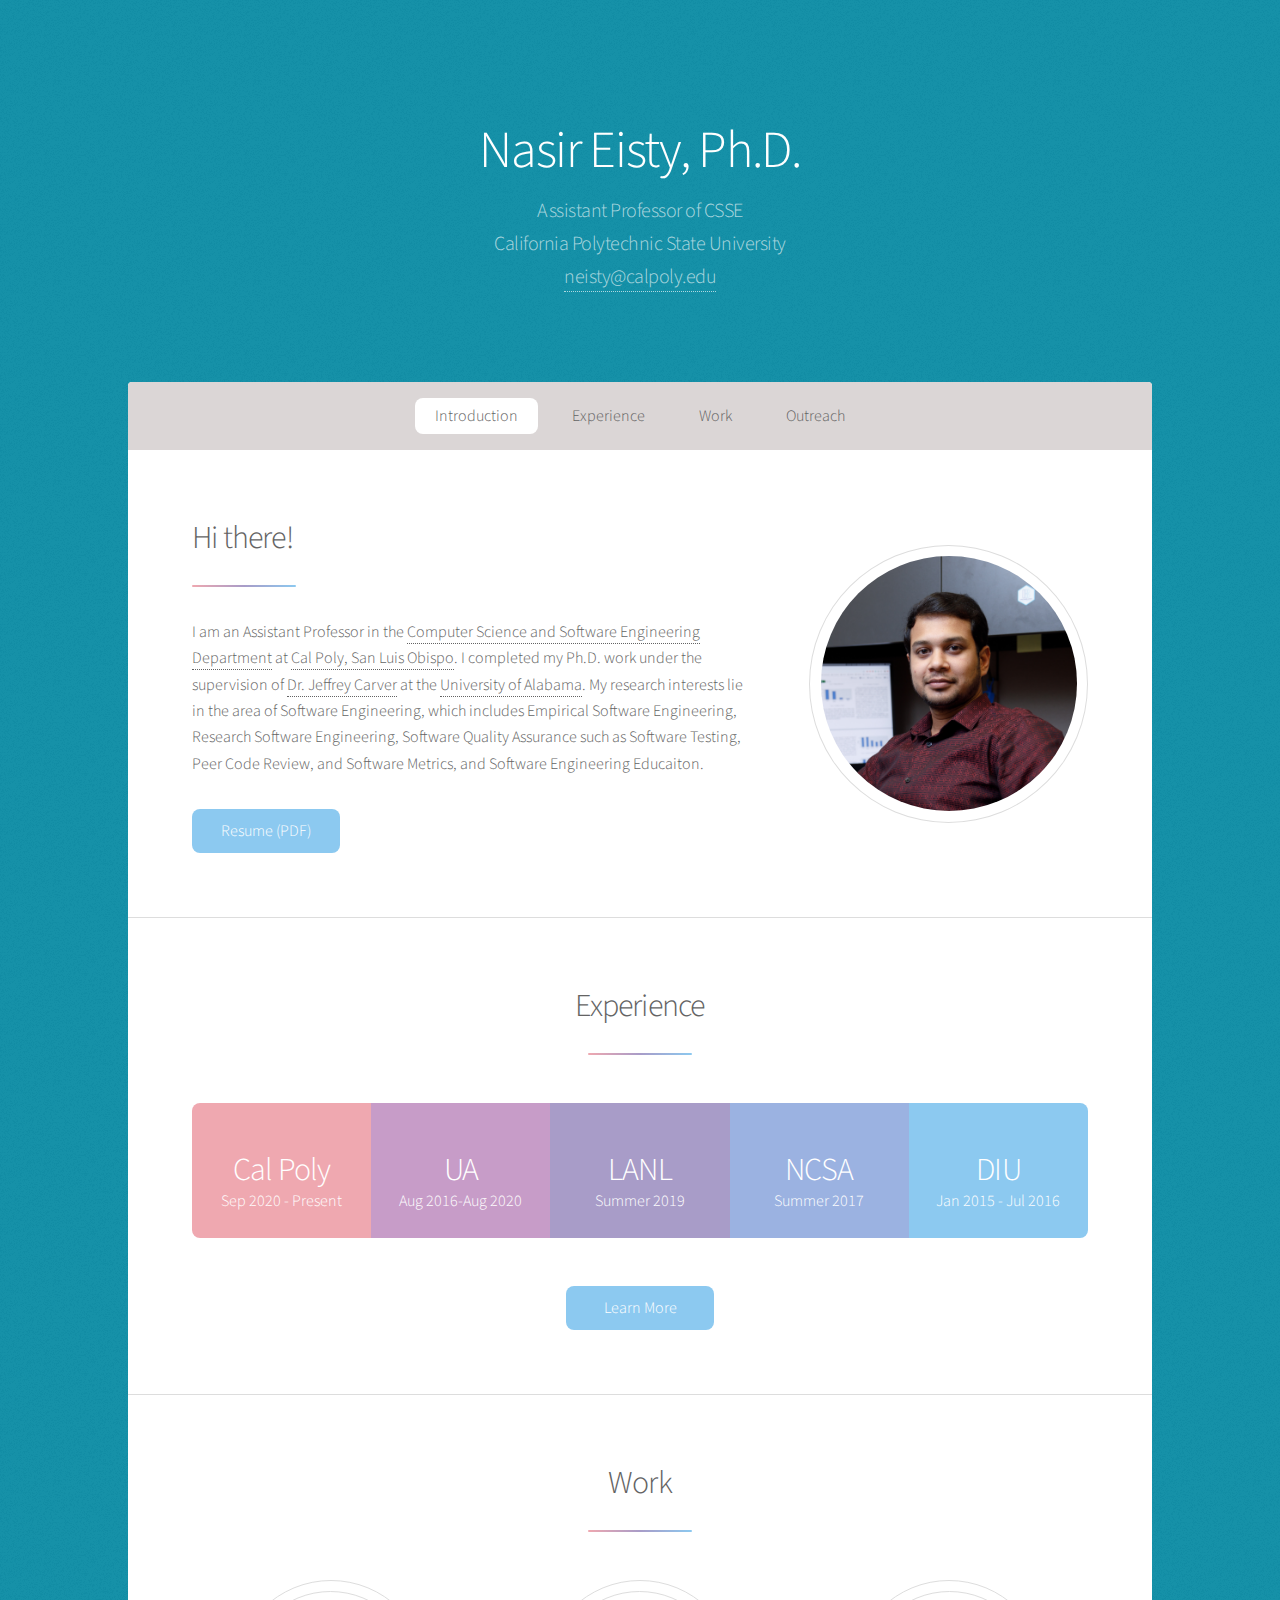
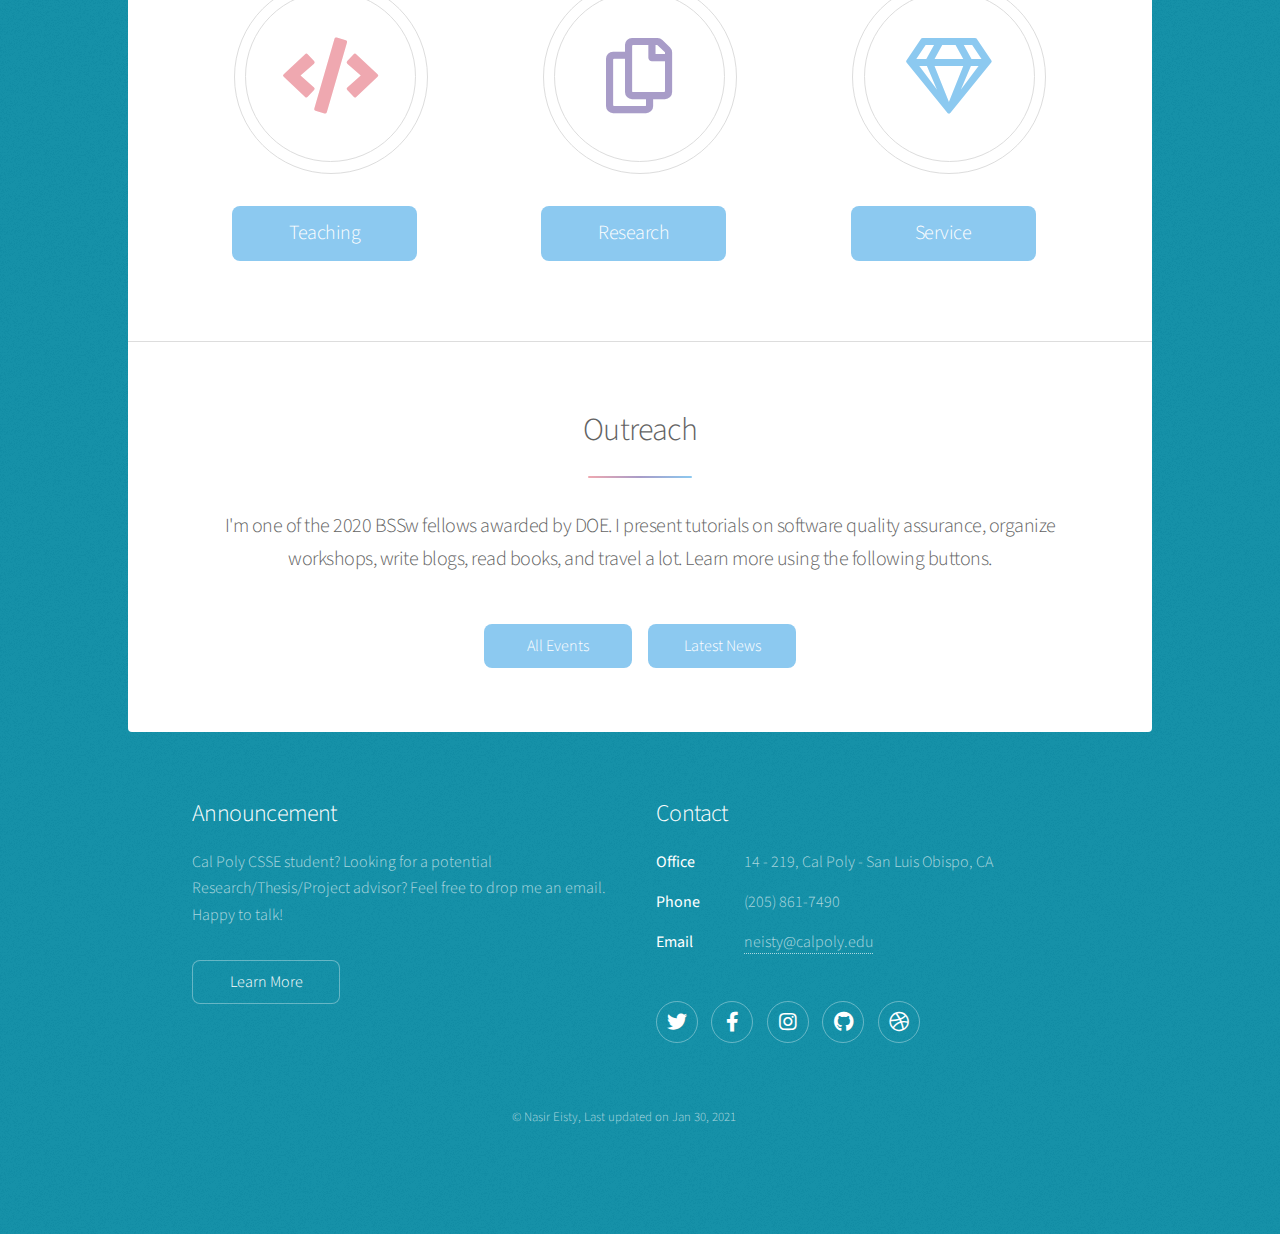
==== index.html @ 441156df "first commit-added all files" ====
<!DOCTYPE HTML>
<!--
	Stellar by HTML5 UP
	html5up.net | @ajlkn
	Free for personal and commercial use under the CCA 3.0 license (html5up.net/license)
-->
<html>
	<head>
		<title>Nasir Eisty</title>
		<meta charset="utf-8" />
		<meta name="viewport" content="width=device-width, initial-scale=1, user-scalable=no" />
		<link rel="stylesheet" href="assets/css/main.css" />
		<noscript><link rel="stylesheet" href="assets/css/noscript.css" /></noscript>
	</head>
	<body class="is-preload">

		<!-- Wrapper -->
			<div id="wrapper">

				<!-- Header -->
					<header id="header" class="alt">
						<span class="logo"><img src="images/logo.png" alt="" /></span>
						<h1>Nasir Eisty, Ph.D.</h1>
						<p>Assistant Professor of CSSE<br />	
						California Polytechnic State University<br />
						<a href="mailto:neisty@calpoly.edu">neisty@calpoly.edu</a></p>
					</header>

				<!-- Nav -->
					<nav id="nav">
						<ul>
							<li><a href="#intro" class="active">Introduction</a></li>
							<li><a href="#Experience">Experience</a></li>
							<li><a href="#Work">Work</a></li>
							<li><a href="#Outreach">Outreach</a></li>

						</ul>
					</nav>

				<!-- Main -->
					<div id="main">

						<!-- Introduction -->
							<section id="intro" class="main">
								<div class="spotlight">
									<div class="content">
										<header class="major">
											<h2>Hi there!</h2>
										</header>
										<p>I am an Assistant Professor in the <a href="https://csc.calpoly.edu/">Computer Science and Software Engineering Department</a> at <a href="https://calpoly.edu/">Cal Poly, San Luis Obispo</a>. I completed my Ph.D. work under the supervision of <a href="http://carver.cs.ua.edu/">Dr. Jeffrey Carver</a> at the <a href="https://www.ua.edu/">University of Alabama</a>. My research interests lie in the area of Software Engineering, which includes Empirical Software Engineering, Research Software Engineering, Software Quality Assurance such as Software Testing, Peer Code Review, and Software Metrics, and Software Engineering Educaiton. </p>
										<ul class="actions">
											<li><a href="Resume.pdf" class="button primary">Resume (PDF)</a></li>
										</ul>
									</div>
									<span class="image"><img src="images/pro-pic1.jpg" alt="" /></span>
								</div>
							</section>

						<!-- Experience Section -->
						<section id="Experience" class="main special">
							<header class="major">
								<h2>Experience</h2>

							</header>
							<ul class="statistics">
								<li class="style1">
									<br>
									<strong>Cal Poly</strong> Sep 2020 - Present
								</li>
								<li class="style2">
									<br>
									<strong>UA</strong> Aug 2016-Aug 2020
								</li>
								<li class="style3">
									<br>
									<strong>LANL</strong> Summer 2019
								</li>
								<li class="style4">
									<br>
									<strong>NCSA</strong> Summer 2017
								</li>
								<li class="style5">
									<br>
									<strong>DIU</strong> Jan 2015 - Jul 2016
								</li>
							</ul>
							<footer class="major">
								<ul class="actions special">
									<li><a href="experience.html" class="button primary">Learn More</a></li>
								</ul>
							</footer>
						</section>

						<!-- Work Section -->
							<section id="Work" class="main special">
								<header class="major">
									<h2>Work</h2>
								</header>
								<ul class="features">
									<li>
										<span class="icon solid major style1 fa-code"></span>
										<h3><li><a href="teaching.html" class="button primary">Teaching</a></li></h3>
										
									</li>
									<li>
										<span class="icon major style3 fa-copy"></span>
										<h3><li><a href="research.html" class="button primary">Research</a></li></h3>
										
									</li>
									<li>
										<span class="icon major style5 fa-gem"></span>
										<h3><li><a href="service.html" class="button primary">Service</a></li></h3>
										
									</li>
								</ul>
							</section>

						<!-- Outreach Section -->
							<section id="Outreach" class="main special">
								<header class="major">
									<h2>Outreach</h2>
									<p>I'm one of the 2020 BSSw fellows awarded by DOE. I present tutorials on software quality assurance, organize workshops, write blogs, read books, and travel a lot. Learn more using the following buttons. </p>
								</header>
								<footer class="major">
									<ul class="actions special">
										<li><a href="events.html" class="button primary">All Events</a></li>
										<li><a href="news.html" class="button primary">Latest News</a></li>


									</ul>
								</footer>
							</section>



					</div>

				<!-- Footer -->
					<footer id="footer">
						<section>
							<h2>Announcement</h2>
							<p>Cal Poly CSSE student? Looking for a potential Research/Thesis/Project advisor? Feel free to drop me an email. Happy to talk! </p>
							<ul class="actions">
								<li><a href="announcement.html" class="button">Learn More</a></li>
							</ul>
						</section>
						<section>
							<h2>Contact</h2>
							<dl class="alt">
								<dt>Office</dt>
								<dd>14 - 219, Cal Poly - San Luis Obispo, CA</dd>
								<dt>Phone</dt>
								<dd>(205) 861-7490</dd>
								<dt>Email</dt>
								<dd><a href="mailto:neisty@calpoly.edu">neisty@calpoly.edu</a></dd>
							</dl>
							<ul class="icons">
								<li><a href="https://twitter.com/nasireisty" class="icon brands fa-twitter alt"><span class="label">Twitter</span></a></li>
								<li><a href="#" class="icon brands fa-facebook-f alt"><span class="label">Facebook</span></a></li>
								<li><a href="#" class="icon brands fa-instagram alt"><span class="label">Instagram</span></a></li>
								<li><a href="#" class="icon brands fa-github alt"><span class="label">GitHub</span></a></li>
								<li><a href="#" class="icon brands fa-dribbble alt"><span class="label">Dribbble</span></a></li>
							</ul>
						</section>
						<p class="copyright">&copy; Nasir Eisty, Last updated on Jan 30, 2021</p>
					</footer>

			</div>

		<!-- Scripts -->
			<script src="assets/js/jquery.min.js"></script>
			<script src="assets/js/jquery.scrollex.min.js"></script>
			<script src="assets/js/jquery.scrolly.min.js"></script>
			<script src="assets/js/browser.min.js"></script>
			<script src="assets/js/breakpoints.min.js"></script>
			<script src="assets/js/util.js"></script>
			<script src="assets/js/main.js"></script>

	</body>
</html>
---- assets/css/main.css ----
@import url(fontawesome-all.min.css);
@import 'https://fonts.googleapis.com/css?family=Source+Sans+Pro:300,400';

/*
	Stellar by HTML5 UP
	html5up.net | @ajlkn
	Free for personal and commercial use under the CCA 3.0 license (html5up.net/license)
*/

html, body, div, span, applet, object,
iframe, h1, h2, h3, h4, h5, h6, p, blockquote,
pre, a, abbr, acronym, address, big, cite,
code, del, dfn, em, img, ins, kbd, q, s, samp,
small, strike, strong, sub, sup, tt, var, b,
u, i, center, dl, dt, dd, ol, ul, li, fieldset,
form, label, legend, table, caption, tbody,
tfoot, thead, tr, th, td, article, aside,
canvas, details, embed, figure, figcaption,
footer, header, hgroup, menu, nav, output, ruby,
section, summary, time, mark, audio, video {
	margin: 0;
	padding: 0;
	border: 0;
	font-size: 100%;
	font: inherit;
	vertical-align: baseline;}

article, aside, details, figcaption, figure,
footer, header, hgroup, menu, nav, section {
	display: block;}

body {
	line-height: 1;
}

ol, ul {
	list-style: none;
}

blockquote, q {
	quotes: none;
}

	blockquote:before, blockquote:after, q:before, q:after {
		content: '';
		content: none;
	}

table {
	border-collapse: collapse;
	border-spacing: 0;
}

body {
	-webkit-text-size-adjust: none;
}

mark {
	background-color: transparent;
	color: inherit;
}

input::-moz-focus-inner {
	border: 0;
	padding: 0;
}

input, select, textarea {
	-moz-appearance: none;
	-webkit-appearance: none;
	-ms-appearance: none;
	appearance: none;
}

/* Basic */

	@-ms-viewport {
		width: device-width;
	}

	body {
		-ms-overflow-style: scrollbar;
	}

	@media screen and (max-width: 480px) {

		html, body {
			min-width: 320px;
		}

	}

	html {
		box-sizing: border-box;
	}

	*, *:before, *:after {
		box-sizing: inherit;
	}

	body {
		background-color: #1090a7;
		background-image: url("images/overlay.png"), -moz-linear-gradient(45deg, #1090a7 15%, #1090a7 85%);
		background-image: url("images/overlay.png"), -webkit-linear-gradient(45deg, #1090a7 15%, #1090a7 85%);
		background-image: url("images/overlay.png"), -ms-linear-gradient(45deg, #1090a7 15%, #1090a7 85%);
		background-image: url("images/overlay.png"), linear-gradient(45deg, #1090a7 15%, #1090a7 85%);
	}

		body.is-preload *, body.is-preload *:before, body.is-preload *:after {
			-moz-animation: none !important;
			-webkit-animation: none !important;
			-ms-animation: none !important;
			animation: none !important;
			-moz-transition: none !important;
			-webkit-transition: none !important;
			-ms-transition: none !important;
			transition: none !important;
		}

/* Type */

	body {
		background-color: #1090a7;
		color: rgba(255, 255, 255, 0.65);
	}

	body, input, select, textarea {
		font-family: "Source Sans Pro", Helvetica, sans-serif;
		font-size: 17pt;
		font-weight: 300;
		line-height: 1.65;
	}

		@media screen and (max-width: 1680px) {

			body, input, select, textarea {
				font-size: 14pt;
			}

		}

		@media screen and (max-width: 1280px) {

			body, input, select, textarea {
				font-size: 12pt;
			}

		}

		@media screen and (max-width: 360px) {

			body, input, select, textarea {
				font-size: 11pt;
			}

		}

	a {
		-moz-transition: color 0.2s ease, border-bottom 0.2s ease;
		-webkit-transition: color 0.2s ease, border-bottom 0.2s ease;
		-ms-transition: color 0.2s ease, border-bottom 0.2s ease;
		transition: color 0.2s ease, border-bottom 0.2s ease;
		text-decoration: none;
		border-bottom: dotted 1px;
		color: inherit;
	}

		a:hover {
			border-bottom-color: transparent;
		}

	strong, b {
		font-weight: 400;
	}

	em, i {
		font-style: italic;
	}

	p {
		margin: 0 0 2em 0;
	}

		p.content {
			-moz-columns: 20em 2;
			-webkit-columns: 20em 2;
			-ms-columns: 20em 2;
			columns: 20em 2;
			-moz-column-gap: 2em;
			-webkit-column-gap: 2em;
			-ms-column-gap: 2em;
			column-gap: 2em;
			text-align: justify;
		}

	h1, h2, h3, h4, h5, h6 {
		font-weight: 300;
		line-height: 1.5;
		margin: 0 0 0.7em 0;
		letter-spacing: -0.025em;
	}

		h1 a, h2 a, h3 a, h4 a, h5 a, h6 a {
			color: inherit;
			text-decoration: none;
		}

	h1 {
		font-size: 2.5em;
		line-height: 1.2;
	}

	h2 {
		font-size: 1.5em;
	}

	h3 {
		font-size: 1.25em;
	}

	h4 {
		font-size: 1.1em;
	}

	h5 {
		font-size: 0.9em;
	}

	h6 {
		font-size: 0.7em;
	}

	@media screen and (max-width: 736px) {

		h1 {
			font-size: 2em;
		}

	}

	sub {
		font-size: 0.8em;
		position: relative;
		top: 0.5em;
	}

	sup {
		font-size: 0.8em;
		position: relative;
		top: -0.5em;
	}

	blockquote {
		border-left: solid 4px;
		font-style: italic;
		margin: 0 0 2em 0;
		padding: 0.5em 0 0.5em 2em;
	}

	code {
		border-radius: 8px;
		border: solid 1px;
		font-family: "Courier New", monospace;
		font-size: 0.9em;
		margin: 0 0.25em;
		padding: 0.25em 0.65em;
	}

	pre {
		-webkit-overflow-scrolling: touch;
		font-family: "Courier New", monospace;
		font-size: 0.9em;
		margin: 0 0 2em 0;
	}

		pre code {
			display: block;
			line-height: 1.75;
			padding: 1em 1.5em;
			overflow-x: auto;
		}

	hr {
		border: 0;
		border-bottom: solid 1px;
		margin: 2em 0;
	}

		hr.major {
			margin: 3em 0;
		}

	.align-left {
		text-align: left;
	}

	.align-center {
		text-align: center;
	}

	.align-right {
		text-align: right;
	}

	input, select, textarea {
		color: #ffffff;
	}

	a:hover {
		color: #ffffff;
	}

	strong, b {
		color: #ffffff;
	}

	h1, h2, h3, h4, h5, h6 {
		color: #ffffff;
	}

	blockquote {
		border-left-color: rgba(255, 255, 255, 0.35);
	}

	code {
		background: rgba(255, 255, 255, 0.075);
		border-color: rgba(255, 255, 255, 0.35);
	}

	hr {
		border-bottom-color: rgba(255, 255, 255, 0.35);
	}

/* Row */

	.row {
		display: flex;
		flex-wrap: wrap;
		box-sizing: border-box;
		align-items: stretch;
	}

		.row > * {
			box-sizing: border-box;
		}

		.row.gtr-uniform > * > :last-child {
			margin-bottom: 0;
		}

		.row.aln-left {
			justify-content: flex-start;
		}

		.row.aln-center {
			justify-content: center;
		}

		.row.aln-right {
			justify-content: flex-end;
		}

		.row.aln-top {
			align-items: flex-start;
		}

		.row.aln-middle {
			align-items: center;
		}

		.row.aln-bottom {
			align-items: flex-end;
		}

		.row > .imp {
			order: -1;
		}

		.row > .col-1 {
			width: 8.33333%;
		}

		.row > .off-1 {
			margin-left: 8.33333%;
		}

		.row > .col-2 {
			width: 16.66667%;
		}

		.row > .off-2 {
			margin-left: 16.66667%;
		}

		.row > .col-3 {
			width: 25%;
		}

		.row > .off-3 {
			margin-left: 25%;
		}

		.row > .col-4 {
			width: 33.33333%;
		}

		.row > .off-4 {
			margin-left: 33.33333%;
		}

		.row > .col-5 {
			width: 41.66667%;
		}

		.row > .off-5 {
			margin-left: 41.66667%;
		}

		.row > .col-6 {
			width: 50%;
		}

		.row > .off-6 {
			margin-left: 50%;
		}

		.row > .col-7 {
			width: 58.33333%;
		}

		.row > .off-7 {
			margin-left: 58.33333%;
		}

		.row > .col-8 {
			width: 66.66667%;
		}

		.row > .off-8 {
			margin-left: 66.66667%;
		}

		.row > .col-9 {
			width: 75%;
		}

		.row > .off-9 {
			margin-left: 75%;
		}

		.row > .col-10 {
			width: 83.33333%;
		}

		.row > .off-10 {
			margin-left: 83.33333%;
		}

		.row > .col-11 {
			width: 91.66667%;
		}

		.row > .off-11 {
			margin-left: 91.66667%;
		}

		.row > .col-12 {
			width: 100%;
		}

		.row > .off-12 {
			margin-left: 100%;
		}

		.row.gtr-0 {
			margin-top: 0;
			margin-left: 0em;
		}

			.row.gtr-0 > * {
				padding: 0 0 0 0em;
			}

			.row.gtr-0.gtr-uniform {
				margin-top: 0em;
			}

				.row.gtr-0.gtr-uniform > * {
					padding-top: 0em;
				}

		.row.gtr-25 {
			margin-top: 0;
			margin-left: -0.375em;
		}

			.row.gtr-25 > * {
				padding: 0 0 0 0.375em;
			}

			.row.gtr-25.gtr-uniform {
				margin-top: -0.375em;
			}

				.row.gtr-25.gtr-uniform > * {
					padding-top: 0.375em;
				}

		.row.gtr-50 {
			margin-top: 0;
			margin-left: -0.75em;
		}

			.row.gtr-50 > * {
				padding: 0 0 0 0.75em;
			}

			.row.gtr-50.gtr-uniform {
				margin-top: -0.75em;
			}

				.row.gtr-50.gtr-uniform > * {
					padding-top: 0.75em;
				}

		.row {
			margin-top: 0;
			margin-left: -1.5em;
		}

			.row > * {
				padding: 0 0 0 1.5em;
			}

			.row.gtr-uniform {
				margin-top: -1.5em;
			}

				.row.gtr-uniform > * {
					padding-top: 1.5em;
				}

		.row.gtr-150 {
			margin-top: 0;
			margin-left: -2.25em;
		}

			.row.gtr-150 > * {
				padding: 0 0 0 2.25em;
			}

			.row.gtr-150.gtr-uniform {
				margin-top: -2.25em;
			}

				.row.gtr-150.gtr-uniform > * {
					padding-top: 2.25em;
				}

		.row.gtr-200 {
			margin-top: 0;
			margin-left: -3em;
		}

			.row.gtr-200 > * {
				padding: 0 0 0 3em;
			}

			.row.gtr-200.gtr-uniform {
				margin-top: -3em;
			}

				.row.gtr-200.gtr-uniform > * {
					padding-top: 3em;
				}

		@media screen and (max-width: 1680px) {

			.row {
				display: flex;
				flex-wrap: wrap;
				box-sizing: border-box;
				align-items: stretch;
			}

				.row > * {
					box-sizing: border-box;
				}

				.row.gtr-uniform > * > :last-child {
					margin-bottom: 0;
				}

				.row.aln-left {
					justify-content: flex-start;
				}

				.row.aln-center {
					justify-content: center;
				}

				.row.aln-right {
					justify-content: flex-end;
				}

				.row.aln-top {
					align-items: flex-start;
				}

				.row.aln-middle {
					align-items: center;
				}

				.row.aln-bottom {
					align-items: flex-end;
				}

				.row > .imp-xlarge {
					order: -1;
				}

				.row > .col-1-xlarge {
					width: 8.33333%;
				}

				.row > .off-1-xlarge {
					margin-left: 8.33333%;
				}

				.row > .col-2-xlarge {
					width: 16.66667%;
				}

				.row > .off-2-xlarge {
					margin-left: 16.66667%;
				}

				.row > .col-3-xlarge {
					width: 25%;
				}

				.row > .off-3-xlarge {
					margin-left: 25%;
				}

				.row > .col-4-xlarge {
					width: 33.33333%;
				}

				.row > .off-4-xlarge {
					margin-left: 33.33333%;
				}

				.row > .col-5-xlarge {
					width: 41.66667%;
				}

				.row > .off-5-xlarge {
					margin-left: 41.66667%;
				}

				.row > .col-6-xlarge {
					width: 50%;
				}

				.row > .off-6-xlarge {
					margin-left: 50%;
				}

				.row > .col-7-xlarge {
					width: 58.33333%;
				}

				.row > .off-7-xlarge {
					margin-left: 58.33333%;
				}

				.row > .col-8-xlarge {
					width: 66.66667%;
				}

				.row > .off-8-xlarge {
					margin-left: 66.66667%;
				}

				.row > .col-9-xlarge {
					width: 75%;
				}

				.row > .off-9-xlarge {
					margin-left: 75%;
				}

				.row > .col-10-xlarge {
					width: 83.33333%;
				}

				.row > .off-10-xlarge {
					margin-left: 83.33333%;
				}

				.row > .col-11-xlarge {
					width: 91.66667%;
				}

				.row > .off-11-xlarge {
					margin-left: 91.66667%;
				}

				.row > .col-12-xlarge {
					width: 100%;
				}

				.row > .off-12-xlarge {
					margin-left: 100%;
				}

				.row.gtr-0 {
					margin-top: 0;
					margin-left: 0em;
				}

					.row.gtr-0 > * {
						padding: 0 0 0 0em;
					}

					.row.gtr-0.gtr-uniform {
						margin-top: 0em;
					}

						.row.gtr-0.gtr-uniform > * {
							padding-top: 0em;
						}

				.row.gtr-25 {
					margin-top: 0;
					margin-left: -0.375em;
				}

					.row.gtr-25 > * {
						padding: 0 0 0 0.375em;
					}

					.row.gtr-25.gtr-uniform {
						margin-top: -0.375em;
					}

						.row.gtr-25.gtr-uniform > * {
							padding-top: 0.375em;
						}

				.row.gtr-50 {
					margin-top: 0;
					margin-left: -0.75em;
				}

					.row.gtr-50 > * {
						padding: 0 0 0 0.75em;
					}

					.row.gtr-50.gtr-uniform {
						margin-top: -0.75em;
					}

						.row.gtr-50.gtr-uniform > * {
							padding-top: 0.75em;
						}

				.row {
					margin-top: 0;
					margin-left: -1.5em;
				}

					.row > * {
						padding: 0 0 0 1.5em;
					}

					.row.gtr-uniform {
						margin-top: -1.5em;
					}

						.row.gtr-uniform > * {
							padding-top: 1.5em;
						}

				.row.gtr-150 {
					margin-top: 0;
					margin-left: -2.25em;
				}

					.row.gtr-150 > * {
						padding: 0 0 0 2.25em;
					}

					.row.gtr-150.gtr-uniform {
						margin-top: -2.25em;
					}

						.row.gtr-150.gtr-uniform > * {
							padding-top: 2.25em;
						}

				.row.gtr-200 {
					margin-top: 0;
					margin-left: -3em;
				}

					.row.gtr-200 > * {
						padding: 0 0 0 3em;
					}

					.row.gtr-200.gtr-uniform {
						margin-top: -3em;
					}

						.row.gtr-200.gtr-uniform > * {
							padding-top: 3em;
						}

		}

		@media screen and (max-width: 1280px) {

			.row {
				display: flex;
				flex-wrap: wrap;
				box-sizing: border-box;
				align-items: stretch;
			}

				.row > * {
					box-sizing: border-box;
				}

				.row.gtr-uniform > * > :last-child {
					margin-bottom: 0;
				}

				.row.aln-left {
					justify-content: flex-start;
				}

				.row.aln-center {
					justify-content: center;
				}

				.row.aln-right {
					justify-content: flex-end;
				}

				.row.aln-top {
					align-items: flex-start;
				}

				.row.aln-middle {
					align-items: center;
				}

				.row.aln-bottom {
					align-items: flex-end;
				}

				.row > .imp-large {
					order: -1;
				}

				.row > .col-1-large {
					width: 8.33333%;
				}

				.row > .off-1-large {
					margin-left: 8.33333%;
				}

				.row > .col-2-large {
					width: 16.66667%;
				}

				.row > .off-2-large {
					margin-left: 16.66667%;
				}

				.row > .col-3-large {
					width: 25%;
				}

				.row > .off-3-large {
					margin-left: 25%;
				}

				.row > .col-4-large {
					width: 33.33333%;
				}

				.row > .off-4-large {
					margin-left: 33.33333%;
				}

				.row > .col-5-large {
					width: 41.66667%;
				}

				.row > .off-5-large {
					margin-left: 41.66667%;
				}

				.row > .col-6-large {
					width: 50%;
				}

				.row > .off-6-large {
					margin-left: 50%;
				}

				.row > .col-7-large {
					width: 58.33333%;
				}

				.row > .off-7-large {
					margin-left: 58.33333%;
				}

				.row > .col-8-large {
					width: 66.66667%;
				}

				.row > .off-8-large {
					margin-left: 66.66667%;
				}

				.row > .col-9-large {
					width: 75%;
				}

				.row > .off-9-large {
					margin-left: 75%;
				}

				.row > .col-10-large {
					width: 83.33333%;
				}

				.row > .off-10-large {
					margin-left: 83.33333%;
				}

				.row > .col-11-large {
					width: 91.66667%;
				}

				.row > .off-11-large {
					margin-left: 91.66667%;
				}

				.row > .col-12-large {
					width: 100%;
				}

				.row > .off-12-large {
					margin-left: 100%;
				}

				.row.gtr-0 {
					margin-top: 0;
					margin-left: 0em;
				}

					.row.gtr-0 > * {
						padding: 0 0 0 0em;
					}

					.row.gtr-0.gtr-uniform {
						margin-top: 0em;
					}

						.row.gtr-0.gtr-uniform > * {
							padding-top: 0em;
						}

				.row.gtr-25 {
					margin-top: 0;
					margin-left: -0.375em;
				}

					.row.gtr-25 > * {
						padding: 0 0 0 0.375em;
					}

					.row.gtr-25.gtr-uniform {
						margin-top: -0.375em;
					}

						.row.gtr-25.gtr-uniform > * {
							padding-top: 0.375em;
						}

				.row.gtr-50 {
					margin-top: 0;
					margin-left: -0.75em;
				}

					.row.gtr-50 > * {
						padding: 0 0 0 0.75em;
					}

					.row.gtr-50.gtr-uniform {
						margin-top: -0.75em;
					}

						.row.gtr-50.gtr-uniform > * {
							padding-top: 0.75em;
						}

				.row {
					margin-top: 0;
					margin-left: -1.5em;
				}

					.row > * {
						padding: 0 0 0 1.5em;
					}

					.row.gtr-uniform {
						margin-top: -1.5em;
					}

						.row.gtr-uniform > * {
							padding-top: 1.5em;
						}

				.row.gtr-150 {
					margin-top: 0;
					margin-left: -2.25em;
				}

					.row.gtr-150 > * {
						padding: 0 0 0 2.25em;
					}

					.row.gtr-150.gtr-uniform {
						margin-top: -2.25em;
					}

						.row.gtr-150.gtr-uniform > * {
							padding-top: 2.25em;
						}

				.row.gtr-200 {
					margin-top: 0;
					margin-left: -3em;
				}

					.row.gtr-200 > * {
						padding: 0 0 0 3em;
					}

					.row.gtr-200.gtr-uniform {
						margin-top: -3em;
					}

						.row.gtr-200.gtr-uniform > * {
							padding-top: 3em;
						}

		}

		@media screen and (max-width: 980px) {

			.row {
				display: flex;
				flex-wrap: wrap;
				box-sizing: border-box;
				align-items: stretch;
			}

				.row > * {
					box-sizing: border-box;
				}

				.row.gtr-uniform > * > :last-child {
					margin-bottom: 0;
				}

				.row.aln-left {
					justify-content: flex-start;
				}

				.row.aln-center {
					justify-content: center;
				}

				.row.aln-right {
					justify-content: flex-end;
				}

				.row.aln-top {
					align-items: flex-start;
				}

				.row.aln-middle {
					align-items: center;
				}

				.row.aln-bottom {
					align-items: flex-end;
				}

				.row > .imp-medium {
					order: -1;
				}

				.row > .col-1-medium {
					width: 8.33333%;
				}

				.row > .off-1-medium {
					margin-left: 8.33333%;
				}

				.row > .col-2-medium {
					width: 16.66667%;
				}

				.row > .off-2-medium {
					margin-left: 16.66667%;
				}

				.row > .col-3-medium {
					width: 25%;
				}

				.row > .off-3-medium {
					margin-left: 25%;
				}

				.row > .col-4-medium {
					width: 33.33333%;
				}

				.row > .off-4-medium {
					margin-left: 33.33333%;
				}

				.row > .col-5-medium {
					width: 41.66667%;
				}

				.row > .off-5-medium {
					margin-left: 41.66667%;
				}

				.row > .col-6-medium {
					width: 50%;
				}

				.row > .off-6-medium {
					margin-left: 50%;
				}

				.row > .col-7-medium {
					width: 58.33333%;
				}

				.row > .off-7-medium {
					margin-left: 58.33333%;
				}

				.row > .col-8-medium {
					width: 66.66667%;
				}

				.row > .off-8-medium {
					margin-left: 66.66667%;
				}

				.row > .col-9-medium {
					width: 75%;
				}

				.row > .off-9-medium {
					margin-left: 75%;
				}

				.row > .col-10-medium {
					width: 83.33333%;
				}

				.row > .off-10-medium {
					margin-left: 83.33333%;
				}

				.row > .col-11-medium {
					width: 91.66667%;
				}

				.row > .off-11-medium {
					margin-left: 91.66667%;
				}

				.row > .col-12-medium {
					width: 100%;
				}

				.row > .off-12-medium {
					margin-left: 100%;
				}

				.row.gtr-0 {
					margin-top: 0;
					margin-left: 0em;
				}

					.row.gtr-0 > * {
						padding: 0 0 0 0em;
					}

					.row.gtr-0.gtr-uniform {
						margin-top: 0em;
					}

						.row.gtr-0.gtr-uniform > * {
							padding-top: 0em;
						}

				.row.gtr-25 {
					margin-top: 0;
					margin-left: -0.375em;
				}

					.row.gtr-25 > * {
						padding: 0 0 0 0.375em;
					}

					.row.gtr-25.gtr-uniform {
						margin-top: -0.375em;
					}

						.row.gtr-25.gtr-uniform > * {
							padding-top: 0.375em;
						}

				.row.gtr-50 {
					margin-top: 0;
					margin-left: -0.75em;
				}

					.row.gtr-50 > * {
						padding: 0 0 0 0.75em;
					}

					.row.gtr-50.gtr-uniform {
						margin-top: -0.75em;
					}

						.row.gtr-50.gtr-uniform > * {
							padding-top: 0.75em;
						}

				.row {
					margin-top: 0;
					margin-left: -1.5em;
				}

					.row > * {
						padding: 0 0 0 1.5em;
					}

					.row.gtr-uniform {
						margin-top: -1.5em;
					}

						.row.gtr-uniform > * {
							padding-top: 1.5em;
						}

				.row.gtr-150 {
					margin-top: 0;
					margin-left: -2.25em;
				}

					.row.gtr-150 > * {
						padding: 0 0 0 2.25em;
					}

					.row.gtr-150.gtr-uniform {
						margin-top: -2.25em;
					}

						.row.gtr-150.gtr-uniform > * {
							padding-top: 2.25em;
						}

				.row.gtr-200 {
					margin-top: 0;
					margin-left: -3em;
				}

					.row.gtr-200 > * {
						padding: 0 0 0 3em;
					}

					.row.gtr-200.gtr-uniform {
						margin-top: -3em;
					}

						.row.gtr-200.gtr-uniform > * {
							padding-top: 3em;
						}

		}

		@media screen and (max-width: 736px) {

			.row {
				display: flex;
				flex-wrap: wrap;
				box-sizing: border-box;
				align-items: stretch;
			}

				.row > * {
					box-sizing: border-box;
				}

				.row.gtr-uniform > * > :last-child {
					margin-bottom: 0;
				}

				.row.aln-left {
					justify-content: flex-start;
				}

				.row.aln-center {
					justify-content: center;
				}

				.row.aln-right {
					justify-content: flex-end;
				}

				.row.aln-top {
					align-items: flex-start;
				}

				.row.aln-middle {
					align-items: center;
				}

				.row.aln-bottom {
					align-items: flex-end;
				}

				.row > .imp-small {
					order: -1;
				}

				.row > .col-1-small {
					width: 8.33333%;
				}

				.row > .off-1-small {
					margin-left: 8.33333%;
				}

				.row > .col-2-small {
					width: 16.66667%;
				}

				.row > .off-2-small {
					margin-left: 16.66667%;
				}

				.row > .col-3-small {
					width: 25%;
				}

				.row > .off-3-small {
					margin-left: 25%;
				}

				.row > .col-4-small {
					width: 33.33333%;
				}

				.row > .off-4-small {
					margin-left: 33.33333%;
				}

				.row > .col-5-small {
					width: 41.66667%;
				}

				.row > .off-5-small {
					margin-left: 41.66667%;
				}

				.row > .col-6-small {
					width: 50%;
				}

				.row > .off-6-small {
					margin-left: 50%;
				}

				.row > .col-7-small {
					width: 58.33333%;
				}

				.row > .off-7-small {
					margin-left: 58.33333%;
				}

				.row > .col-8-small {
					width: 66.66667%;
				}

				.row > .off-8-small {
					margin-left: 66.66667%;
				}

				.row > .col-9-small {
					width: 75%;
				}

				.row > .off-9-small {
					margin-left: 75%;
				}

				.row > .col-10-small {
					width: 83.33333%;
				}

				.row > .off-10-small {
					margin-left: 83.33333%;
				}

				.row > .col-11-small {
					width: 91.66667%;
				}

				.row > .off-11-small {
					margin-left: 91.66667%;
				}

				.row > .col-12-small {
					width: 100%;
				}

				.row > .off-12-small {
					margin-left: 100%;
				}

				.row.gtr-0 {
					margin-top: 0;
					margin-left: 0em;
				}

					.row.gtr-0 > * {
						padding: 0 0 0 0em;
					}

					.row.gtr-0.gtr-uniform {
						margin-top: 0em;
					}

						.row.gtr-0.gtr-uniform > * {
							padding-top: 0em;
						}

				.row.gtr-25 {
					margin-top: 0;
					margin-left: -0.25em;
				}

					.row.gtr-25 > * {
						padding: 0 0 0 0.25em;
					}

					.row.gtr-25.gtr-uniform {
						margin-top: -0.25em;
					}

						.row.gtr-25.gtr-uniform > * {
							padding-top: 0.25em;
						}

				.row.gtr-50 {
					margin-top: 0;
					margin-left: -0.5em;
				}

					.row.gtr-50 > * {
						padding: 0 0 0 0.5em;
					}

					.row.gtr-50.gtr-uniform {
						margin-top: -0.5em;
					}

						.row.gtr-50.gtr-uniform > * {
							padding-top: 0.5em;
						}

				.row {
					margin-top: 0;
					margin-left: -1em;
				}

					.row > * {
						padding: 0 0 0 1em;
					}

					.row.gtr-uniform {
						margin-top: -1em;
					}

						.row.gtr-uniform > * {
							padding-top: 1em;
						}

				.row.gtr-150 {
					margin-top: 0;
					margin-left: -1.5em;
				}

					.row.gtr-150 > * {
						padding: 0 0 0 1.5em;
					}

					.row.gtr-150.gtr-uniform {
						margin-top: -1.5em;
					}

						.row.gtr-150.gtr-uniform > * {
							padding-top: 1.5em;
						}

				.row.gtr-200 {
					margin-top: 0;
					margin-left: -2em;
				}

					.row.gtr-200 > * {
						padding: 0 0 0 2em;
					}

					.row.gtr-200.gtr-uniform {
						margin-top: -2em;
					}

						.row.gtr-200.gtr-uniform > * {
							padding-top: 2em;
						}

		}

		@media screen and (max-width: 480px) {

			.row {
				display: flex;
				flex-wrap: wrap;
				box-sizing: border-box;
				align-items: stretch;
			}

				.row > * {
					box-sizing: border-box;
				}

				.row.gtr-uniform > * > :last-child {
					margin-bottom: 0;
				}

				.row.aln-left {
					justify-content: flex-start;
				}

				.row.aln-center {
					justify-content: center;
				}

				.row.aln-right {
					justify-content: flex-end;
				}

				.row.aln-top {
					align-items: flex-start;
				}

				.row.aln-middle {
					align-items: center;
				}

				.row.aln-bottom {
					align-items: flex-end;
				}

				.row > .imp-xsmall {
					order: -1;
				}

				.row > .col-1-xsmall {
					width: 8.33333%;
				}

				.row > .off-1-xsmall {
					margin-left: 8.33333%;
				}

				.row > .col-2-xsmall {
					width: 16.66667%;
				}

				.row > .off-2-xsmall {
					margin-left: 16.66667%;
				}

				.row > .col-3-xsmall {
					width: 25%;
				}

				.row > .off-3-xsmall {
					margin-left: 25%;
				}

				.row > .col-4-xsmall {
					width: 33.33333%;
				}

				.row > .off-4-xsmall {
					margin-left: 33.33333%;
				}

				.row > .col-5-xsmall {
					width: 41.66667%;
				}

				.row > .off-5-xsmall {
					margin-left: 41.66667%;
				}

				.row > .col-6-xsmall {
					width: 50%;
				}

				.row > .off-6-xsmall {
					margin-left: 50%;
				}

				.row > .col-7-xsmall {
					width: 58.33333%;
				}

				.row > .off-7-xsmall {
					margin-left: 58.33333%;
				}

				.row > .col-8-xsmall {
					width: 66.66667%;
				}

				.row > .off-8-xsmall {
					margin-left: 66.66667%;
				}

				.row > .col-9-xsmall {
					width: 75%;
				}

				.row > .off-9-xsmall {
					margin-left: 75%;
				}

				.row > .col-10-xsmall {
					width: 83.33333%;
				}

				.row > .off-10-xsmall {
					margin-left: 83.33333%;
				}

				.row > .col-11-xsmall {
					width: 91.66667%;
				}

				.row > .off-11-xsmall {
					margin-left: 91.66667%;
				}

				.row > .col-12-xsmall {
					width: 100%;
				}

				.row > .off-12-xsmall {
					margin-left: 100%;
				}

				.row.gtr-0 {
					margin-top: 0;
					margin-left: 0em;
				}

					.row.gtr-0 > * {
						padding: 0 0 0 0em;
					}

					.row.gtr-0.gtr-uniform {
						margin-top: 0em;
					}

						.row.gtr-0.gtr-uniform > * {
							padding-top: 0em;
						}

				.row.gtr-25 {
					margin-top: 0;
					margin-left: -0.3125em;
				}

					.row.gtr-25 > * {
						padding: 0 0 0 0.3125em;
					}

					.row.gtr-25.gtr-uniform {
						margin-top: -0.3125em;
					}

						.row.gtr-25.gtr-uniform > * {
							padding-top: 0.3125em;
						}

				.row.gtr-50 {
					margin-top: 0;
					margin-left: -0.625em;
				}

					.row.gtr-50 > * {
						padding: 0 0 0 0.625em;
					}

					.row.gtr-50.gtr-uniform {
						margin-top: -0.625em;
					}

						.row.gtr-50.gtr-uniform > * {
							padding-top: 0.625em;
						}

				.row {
					margin-top: 0;
					margin-left: -1.25em;
				}

					.row > * {
						padding: 0 0 0 1.25em;
					}

					.row.gtr-uniform {
						margin-top: -1.25em;
					}

						.row.gtr-uniform > * {
							padding-top: 1.25em;
						}

				.row.gtr-150 {
					margin-top: 0;
					margin-left: -1.875em;
				}

					.row.gtr-150 > * {
						padding: 0 0 0 1.875em;
					}

					.row.gtr-150.gtr-uniform {
						margin-top: -1.875em;
					}

						.row.gtr-150.gtr-uniform > * {
							padding-top: 1.875em;
						}

				.row.gtr-200 {
					margin-top: 0;
					margin-left: -2.5em;
				}

					.row.gtr-200 > * {
						padding: 0 0 0 2.5em;
					}

					.row.gtr-200.gtr-uniform {
						margin-top: -2.5em;
					}

						.row.gtr-200.gtr-uniform > * {
							padding-top: 2.5em;
						}

		}

/* Box */

	.box {
		border-radius: 8px;
		border: solid;
		margin-bottom: 2em;
		padding: 1.5em;
	}

		.box > :last-child,
		.box > :last-child > :last-child,
		.box > :last-child > :last-child > :last-child {
			margin-bottom: 0;
		}

		.box.alt {
			border: 0;
			border-radius: 0;
			padding: 0;
		}

	.box {
		border-color: rgba(255, 255, 255, 0.35);
	}

/* Button */

	input[type="submit"],
	input[type="reset"],
	input[type="button"],
	button,
	.button {
		-moz-appearance: none;
		-webkit-appearance: none;
		-ms-appearance: none;
		appearance: none;
		-moz-transition: background-color 0.2s ease-in-out, color 0.2s ease-in-out;
		-webkit-transition: background-color 0.2s ease-in-out, color 0.2s ease-in-out;
		-ms-transition: background-color 0.2s ease-in-out, color 0.2s ease-in-out;
		transition: background-color 0.2s ease-in-out, color 0.2s ease-in-out;
		border-radius: 8px;
		border: 0;
		cursor: pointer;
		display: inline-block;
		font-weight: 300;
		height: 2.75em;
		line-height: 2.75em;
		min-width: 9.25em;
		padding: 0 1.5em;
		text-align: center;
		text-decoration: none;
		white-space: nowrap;
	}

		input[type="submit"].icon,
		input[type="reset"].icon,
		input[type="button"].icon,
		button.icon,
		.button.icon {
			padding-left: 1.35em;
		}

			input[type="submit"].icon:before,
			input[type="reset"].icon:before,
			input[type="button"].icon:before,
			button.icon:before,
			.button.icon:before {
				margin-right: 0.5em;
			}

		input[type="submit"].fit,
		input[type="reset"].fit,
		input[type="button"].fit,
		button.fit,
		.button.fit {
			width: 100%;
		}

		input[type="submit"].small,
		input[type="reset"].small,
		input[type="button"].small,
		button.small,
		.button.small {
			font-size: 0.8em;
		}

		input[type="submit"].large,
		input[type="reset"].large,
		input[type="button"].large,
		button.large,
		.button.large {
			font-size: 1.35em;
		}

		input[type="submit"].disabled, input[type="submit"]:disabled,
		input[type="reset"].disabled,
		input[type="reset"]:disabled,
		input[type="button"].disabled,
		input[type="button"]:disabled,
		button.disabled,
		button:disabled,
		.button.disabled,
		.button:disabled {
			pointer-events: none;
			opacity: 0.25;
		}

		@media screen and (max-width: 736px) {

			input[type="submit"],
			input[type="reset"],
			input[type="button"],
			button,
			.button {
				min-width: 0;
			}

		}

	input[type="submit"],
	input[type="reset"],
	input[type="button"],
	button,
	.button {
		background-color: transparent;
		box-shadow: inset 0 0 0 1px rgba(255, 255, 255, 0.35);
		color: #ffffff !important;
	}

		input[type="submit"]:hover,
		input[type="reset"]:hover,
		input[type="button"]:hover,
		button:hover,
		.button:hover {
			background-color: rgba(255, 255, 255, 0.075);
		}

		input[type="submit"]:active,
		input[type="reset"]:active,
		input[type="button"]:active,
		button:active,
		.button:active {
			background-color: rgba(255, 255, 255, 0.2);
		}

		input[type="submit"].icon:before,
		input[type="reset"].icon:before,
		input[type="button"].icon:before,
		button.icon:before,
		.button.icon:before {
			color: rgba(255, 255, 255, 0.5);
		}

		input[type="submit"].primary,
		input[type="reset"].primary,
		input[type="button"].primary,
		button.primary,
		.button.primary {
			background-color: #8cc9f0;
			color: #ffffff !important;
			box-shadow: none;
		}

			input[type="submit"].primary:hover,
			input[type="reset"].primary:hover,
			input[type="button"].primary:hover,
			button.primary:hover,
			.button.primary:hover {
				background-color: #9acff2;
			}

			input[type="submit"].primary:active,
			input[type="reset"].primary:active,
			input[type="button"].primary:active,
			button.primary:active,
			.button.primary:active {
				background-color: #7ec3ee;
			}

			input[type="submit"].primary.icon:before,
			input[type="reset"].primary.icon:before,
			input[type="button"].primary.icon:before,
			button.primary.icon:before,
			.button.primary.icon:before {
				color: #ffffff !important;
			}

/* Form */

	form {
		margin: 0 0 2em 0;
	}

	label {
		display: block;
		font-size: 0.9em;
		font-weight: 400;
		margin: 0 0 1em 0;
	}

	input[type="text"],
	input[type="password"],
	input[type="email"],
	select,
	textarea {
		-moz-appearance: none;
		-webkit-appearance: none;
		-ms-appearance: none;
		appearance: none;
		border-radius: 8px;
		border: solid 1px;
		color: inherit;
		display: block;
		outline: 0;
		padding: 0 1em;
		text-decoration: none;
		width: 100%;
	}

		input[type="text"]:invalid,
		input[type="password"]:invalid,
		input[type="email"]:invalid,
		select:invalid,
		textarea:invalid {
			box-shadow: none;
		}

	select {
		background-size: 1.25rem;
		background-repeat: no-repeat;
		background-position: calc(100% - 1rem) center;
		height: 2.75em;
		padding-right: 2.75em;
		text-overflow: ellipsis;
	}

		select:focus::-ms-value {
			background-color: transparent;
		}

		select::-ms-expand {
			display: none;
		}

	input[type="text"],
	input[type="password"],
	input[type="email"],
	select {
		height: 2.75em;
	}

	textarea {
		padding: 0.75em 1em;
	}

	input[type="checkbox"],
	input[type="radio"] {
		-moz-appearance: none;
		-webkit-appearance: none;
		-ms-appearance: none;
		appearance: none;
		display: block;
		float: left;
		margin-right: -2em;
		opacity: 0;
		width: 1em;
		z-index: -1;
	}

		input[type="checkbox"] + label,
		input[type="radio"] + label {
			text-decoration: none;
			cursor: pointer;
			display: inline-block;
			font-size: 1em;
			font-weight: 300;
			padding-left: 2.4em;
			padding-right: 0.75em;
			position: relative;
		}

			input[type="checkbox"] + label:before,
			input[type="radio"] + label:before {
				-moz-osx-font-smoothing: grayscale;
				-webkit-font-smoothing: antialiased;
				display: inline-block;
				font-style: normal;
				font-variant: normal;
				text-rendering: auto;
				line-height: 1;
				text-transform: none !important;
				font-family: 'Font Awesome 5 Free';
				font-weight: 900;
			}

			input[type="checkbox"] + label:before,
			input[type="radio"] + label:before {
				border-radius: 8px;
				border: solid 1px;
				content: '';
				display: inline-block;
				font-size: 0.8em;
				height: 2.0625em;
				left: 0;
				line-height: 2.0625em;
				position: absolute;
				text-align: center;
				top: 0;
				width: 2.0625em;
			}

		input[type="checkbox"]:checked + label:before,
		input[type="radio"]:checked + label:before {
			content: '\f00c';
		}

	input[type="checkbox"] + label:before {
		border-radius: 8px;
	}

	input[type="radio"] + label:before {
		border-radius: 100%;
	}

	::-webkit-input-placeholder {
		opacity: 1.0;
	}

	:-moz-placeholder {
		opacity: 1.0;
	}

	::-moz-placeholder {
		opacity: 1.0;
	}

	:-ms-input-placeholder {
		opacity: 1.0;
	}

	label {
		color: #ffffff;
	}

	input[type="text"],
	input[type="password"],
	input[type="email"],
	select,
	textarea {
		background-color: rgba(255, 255, 255, 0.075);
		border-color: rgba(255, 255, 255, 0.35);
	}

		input[type="text"]:focus,
		input[type="password"]:focus,
		input[type="email"]:focus,
		select:focus,
		textarea:focus {
			border-color: #8cc9f0;
			box-shadow: 0 0 0 1px #8cc9f0;
		}

	select {
		background-image: url("data:image/svg+xml;charset=utf8,%3Csvg xmlns='http://www.w3.org/2000/svg' width='40' height='40' preserveAspectRatio='none' viewBox='0 0 40 40'%3E%3Cpath d='M9.4,12.3l10.4,10.4l10.4-10.4c0.2-0.2,0.5-0.4,0.9-0.4c0.3,0,0.6,0.1,0.9,0.4l3.3,3.3c0.2,0.2,0.4,0.5,0.4,0.9 c0,0.4-0.1,0.6-0.4,0.9L20.7,31.9c-0.2,0.2-0.5,0.4-0.9,0.4c-0.3,0-0.6-0.1-0.9-0.4L4.3,17.3c-0.2-0.2-0.4-0.5-0.4-0.9 c0-0.4,0.1-0.6,0.4-0.9l3.3-3.3c0.2-0.2,0.5-0.4,0.9-0.4S9.1,12.1,9.4,12.3z' fill='rgba(255, 255, 255, 0.35)' /%3E%3C/svg%3E");
	}

		select option {
			color: #ffffff;
			background: #935d8c;
		}

	input[type="checkbox"] + label,
	input[type="radio"] + label {
		color: rgba(255, 255, 255, 0.65);
	}

		input[type="checkbox"] + label:before,
		input[type="radio"] + label:before {
			background: rgba(255, 255, 255, 0.075);
			border-color: rgba(255, 255, 255, 0.35);
		}

	input[type="checkbox"]:checked + label:before,
	input[type="radio"]:checked + label:before {
		background-color: #ffffff;
		border-color: #ffffff;
		color: #935d8c;
	}

	input[type="checkbox"]:focus + label:before,
	input[type="radio"]:focus + label:before {
		border-color: #8cc9f0;
		box-shadow: 0 0 0 1px #8cc9f0;
	}

	::-webkit-input-placeholder {
		color: rgba(255, 255, 255, 0.5) !important;
	}

	:-moz-placeholder {
		color: rgba(255, 255, 255, 0.5) !important;
	}

	::-moz-placeholder {
		color: rgba(255, 255, 255, 0.5) !important;
	}

	:-ms-input-placeholder {
		color: rgba(255, 255, 255, 0.5) !important;
	}

	.formerize-placeholder {
		color: rgba(255, 255, 255, 0.5) !important;
	}

/* Icon */

	.icon {
		text-decoration: none;
		-moz-transition: background-color 0.2s ease-in-out, color 0.2s ease-in-out;
		-webkit-transition: background-color 0.2s ease-in-out, color 0.2s ease-in-out;
		-ms-transition: background-color 0.2s ease-in-out, color 0.2s ease-in-out;
		transition: background-color 0.2s ease-in-out, color 0.2s ease-in-out;
		border-bottom: none;
		position: relative;
	}

		.icon:before {
			-moz-osx-font-smoothing: grayscale;
			-webkit-font-smoothing: antialiased;
			display: inline-block;
			font-style: normal;
			font-variant: normal;
			text-rendering: auto;
			line-height: 1;
			text-transform: none !important;
			font-family: 'Font Awesome 5 Free';
			font-weight: 400;
		}

		.icon > .label {
			display: none;
		}

		.icon:before {
			line-height: solid;
		}

		.icon.solid:before {
			font-weight: 900;
		}

		.icon.brands:before {
			font-family: 'Font Awesome 5 Brands';
		}

		.icon.major {
			border: solid 1px;
			display: inline-block;
			border-radius: 100%;
			padding: 0.65em;
			margin: 0 0 2em 0;
			cursor: default;
		}

			.icon.major:before {
				display: inline-block;
				font-size: 6.25rem;
				width: 2.25em;
				height: 2.25em;
				line-height: 2.2em;
				border-radius: 100%;
				border: solid 1px;
				text-align: center;
			}

		.icon.alt {
			display: inline-block;
			border: solid 1px;
			border-radius: 100%;
		}

			.icon.alt:before {
				display: block;
				font-size: 1.25em;
				width: 2em;
				height: 2em;
				text-align: center;
				line-height: 2em;
			}

		.icon.style1 {
			color: #efa8b0;
		}

		.icon.style2 {
			color: #c79cc8;
		}

		.icon.style3 {
			color: #a89cc8;
		}

		.icon.style4 {
			color: #9bb2e1;
		}

		.icon.style5 {
			color: #8cc9f0;
		}

		@media screen and (max-width: 1680px) {

			.icon.major:before {
				font-size: 5.5rem;
			}

		}

		@media screen and (max-width: 1280px) {

			.icon.major:before {
				font-size: 4.75rem;
			}

		}

		@media screen and (max-width: 736px) {

			.icon.major {
				margin: 0 0 1.5em 0;
				padding: 0.35em;
			}

				.icon.major:before {
					font-size: 3.5rem;
				}

		}

	.icon.major {
		border-color: rgba(255, 255, 255, 0.35);
	}

		.icon.major:before {
			border-color: rgba(255, 255, 255, 0.35);
		}

	.icon.alt {
		border-color: rgba(255, 255, 255, 0.35);
		color: #ffffff;
	}

		.icon.alt:hover {
			background-color: rgba(255, 255, 255, 0.075);
		}

		.icon.alt:active {
			background-color: rgba(255, 255, 255, 0.2);
		}

/* Image */

	.image {
		border-radius: 8px;
		border: 0;
		display: inline-block;
		position: relative;
	}

		.image img {
			border-radius: 8px;
			display: block;
		}

		.image.left, .image.right {
			max-width: 40%;
		}

			.image.left img, .image.right img {
				width: 100%;
			}

		.image.left {
			float: left;
			margin: 0 1.5em 1em 0;
			top: 0.25em;
		}

		.image.right {
			float: right;
			margin: 0 0 1em 1.5em;
			top: 0.25em;
		}

		.image.fit {
			display: block;
			margin: 0 0 2em 0;
			width: 100%;
		}

			.image.fit img {
				width: 100%;
			}

		.image.main {
			display: block;
			margin: 0 0 3em 0;
			width: 100%;
		}

			.image.main img {
				width: 100%;
			}

/* List */

	ol {
		list-style: decimal;
		margin: 0 0 2em 0;
		padding-left: 1.25em;
	}

		ol li {
			padding-left: 0.25em;
		}

	ul {
		list-style: disc;
		margin: 0 0 2em 0;
		padding-left: 1em;
	}

		ul li {
			padding-left: 0.5em;
		}

		ul.alt {
			list-style: none;
			padding-left: 0;
		}

			ul.alt li {
				border-top: solid 1px;
				padding: 0.5em 0;
			}

				ul.alt li:first-child {
					border-top: 0;
					padding-top: 0;
				}

	dl {
		margin: 0 0 2em 0;
	}

		dl dt {
			display: block;
			font-weight: 400;
			margin: 0 0 1em 0;
		}

		dl dd {
			margin-left: 2em;
		}

		dl.alt dt {
			display: block;
			width: 3em;
			margin: 0;
			clear: left;
			float: left;
		}

		dl.alt dd {
			margin: 0 0 0.85em 5.5em;
		}

		dl.alt:after {
			content: '';
			display: block;
			clear: both;
		}

	ul.alt li {
		border-top-color: rgba(255, 255, 255, 0.35);
	}

	dl dt {
		color: #ffffff;
	}

/* Actions */

	ul.actions {
		display: -moz-flex;
		display: -webkit-flex;
		display: -ms-flex;
		display: flex;
		cursor: default;
		list-style: none;
		margin-left: -1em;
		padding-left: 0;
	}

		ul.actions li {
			padding: 0 0 0 1em;
			vertical-align: middle;
		}

		ul.actions.special {
			-moz-justify-content: center;
			-webkit-justify-content: center;
			-ms-justify-content: center;
			justify-content: center;
			width: 100%;
			margin-left: 0;
		}

			ul.actions.special li:first-child {
				padding-left: 0;
			}

		ul.actions.stacked {
			-moz-flex-direction: column;
			-webkit-flex-direction: column;
			-ms-flex-direction: column;
			flex-direction: column;
			margin-left: 0;
		}

			ul.actions.stacked li {
				padding: 1.3em 0 0 0;
			}

				ul.actions.stacked li:first-child {
					padding-top: 0;
				}

		ul.actions.fit {
			width: calc(100% + 1em);
		}

			ul.actions.fit li {
				-moz-flex-grow: 1;
				-webkit-flex-grow: 1;
				-ms-flex-grow: 1;
				flex-grow: 1;
				-moz-flex-shrink: 1;
				-webkit-flex-shrink: 1;
				-ms-flex-shrink: 1;
				flex-shrink: 1;
				width: 100%;
			}

				ul.actions.fit li > * {
					width: 100%;
				}

			ul.actions.fit.stacked {
				width: 100%;
			}

		@media screen and (max-width: 480px) {

			ul.actions:not(.fixed) {
				-moz-flex-direction: column;
				-webkit-flex-direction: column;
				-ms-flex-direction: column;
				flex-direction: column;
				margin-left: 0;
				width: 100% !important;
			}

				ul.actions:not(.fixed) li {
					-moz-flex-grow: 1;
					-webkit-flex-grow: 1;
					-ms-flex-grow: 1;
					flex-grow: 1;
					-moz-flex-shrink: 1;
					-webkit-flex-shrink: 1;
					-ms-flex-shrink: 1;
					flex-shrink: 1;
					padding: 1em 0 0 0;
					text-align: center;
					width: 100%;
				}

					ul.actions:not(.fixed) li > * {
						width: 100%;
					}

					ul.actions:not(.fixed) li:first-child {
						padding-top: 0;
					}

					ul.actions:not(.fixed) li input[type="submit"],
					ul.actions:not(.fixed) li input[type="reset"],
					ul.actions:not(.fixed) li input[type="button"],
					ul.actions:not(.fixed) li button,
					ul.actions:not(.fixed) li .button {
						width: 100%;
					}

						ul.actions:not(.fixed) li input[type="submit"].icon:before,
						ul.actions:not(.fixed) li input[type="reset"].icon:before,
						ul.actions:not(.fixed) li input[type="button"].icon:before,
						ul.actions:not(.fixed) li button.icon:before,
						ul.actions:not(.fixed) li .button.icon:before {
							margin-left: -0.5rem;
						}

		}

/* Icons */

	ul.icons {
		cursor: default;
		list-style: none;
		padding-left: 0;
	}

		ul.icons li {
			display: inline-block;
			padding: 0 0.65em 0 0;
		}

			ul.icons li:last-child {
				padding-right: 0 !important;
			}

/* Section/Article */

	section.special, article.special {
		text-align: center;
	}

	header.major {
		margin-bottom: 3em;
	}

		header.major h2 {
			font-size: 2em;
		}

			header.major h2:after {
				display: block;
				content: '';
				width: 3.25em;
				height: 2px;
				margin: 0.7em 0 1em 0;
				border-radius: 2px;
			}

				section.special header.major h2:after, article.special header.major h2:after {
					margin-left: auto;
					margin-right: auto;
				}

		header.major p {
			font-size: 1.25em;
			letter-spacing: -0.025em;
		}

		header.major.special {
			text-align: center;
		}

			header.major.special h2:after {
				margin-left: auto;
				margin-right: auto;
			}

	footer.major {
		margin-top: 3em;
	}

	@media screen and (max-width: 736px) {

		header.major {
			margin-bottom: 0;
		}

			header.major h2 {
				font-size: 1.5em;
			}

			header.major p {
				font-size: 1em;
				letter-spacing: 0;
			}

				header.major p br {
					display: none;
				}

		footer.major {
			margin-top: 0;
		}

	}

	header.major h2:after {
		background-color: rgba(255, 255, 255, 0.35);
	}

/* Table */

	.table-wrapper {
		-webkit-overflow-scrolling: touch;
		overflow-x: auto;
	}

	table {
		margin: 0 0 2em 0;
		width: 100%;
	}

		table tbody tr {
			border: solid 1px;
			border-left: 0;
			border-right: 0;
		}

		table td {
			padding: 0.75em 0.75em;
		}

		table th {
			font-size: 0.9em;
			font-weight: 400;
			padding: 0 0.75em 0.75em 0.75em;
			text-align: left;
		}

		table thead {
			border-bottom: solid 2px;
		}

		table tfoot {
			border-top: solid 2px;
		}

		table.alt {
			border-collapse: separate;
		}

			table.alt tbody tr td {
				border: solid 1px;
				border-left-width: 0;
				border-top-width: 0;
			}

				table.alt tbody tr td:first-child {
					border-left-width: 1px;
				}

			table.alt tbody tr:first-child td {
				border-top-width: 1px;
			}

			table.alt thead {
				border-bottom: 0;
			}

			table.alt tfoot {
				border-top: 0;
			}

	table tbody tr {
		border-color: rgba(255, 255, 255, 0.35);
	}

		table tbody tr:nth-child(2n + 1) {
			background-color: rgba(255, 255, 255, 0.075);
		}

	table th {
		color: #ffffff;
	}

	table thead {
		border-bottom-color: rgba(255, 255, 255, 0.35);
	}

	table tfoot {
		border-top-color: rgba(255, 255, 255, 0.35);
	}

	table.alt tbody tr td {
		border-color: rgba(255, 255, 255, 0.35);
	}

/* Features */

	.features {
		display: -moz-flex;
		display: -webkit-flex;
		display: -ms-flex;
		display: flex;
		-moz-flex-wrap: wrap;
		-webkit-flex-wrap: wrap;
		-ms-flex-wrap: wrap;
		flex-wrap: wrap;
		-moz-justify-content: center;
		-webkit-justify-content: center;
		-ms-justify-content: center;
		justify-content: center;
		width: calc(100% + 2em);
		margin: 0 0 3em -2em;
		padding: 0;
		list-style: none;
	}

		.features li {
			width: calc(33.33333% - 2em);
			margin-left: 2em;
			margin-top: 3em;
			padding: 0;
		}

			.features li:nth-child(1), .features li:nth-child(2), .features li:nth-child(3) {
				margin-top: 0;
			}

			.features li > :last-child {
				margin-bottom: 0;
			}

		@media screen and (max-width: 980px) {

			.features li {
				width: calc(50% - 2em);
			}

				.features li:nth-child(3) {
					margin-top: 3em;
				}

		}

		@media screen and (max-width: 736px) {

			.features {
				width: 100%;
				margin: 0 0 2em 0;
			}

				.features li {
					width: 100%;
					margin-left: 0;
					margin-top: 2em;
				}

					.features li:nth-child(2), .features li:nth-child(3) {
						margin-top: 2em;
					}

		}

/* Statistics */

	.statistics {
		display: -moz-flex;
		display: -webkit-flex;
		display: -ms-flex;
		display: flex;
		width: 100%;
		margin: 0 0 3em 0;
		padding: 0;
		list-style: none;
		cursor: default;
	}

		.statistics li {
			-moz-flex: 1;
			-webkit-flex: 1;
			-ms-flex: 1;
			flex: 1;
			padding: 1.5em;
			color: #ffffff;
			text-align: center;
		}

			.statistics li.style1 {
				background-color: #efa8b0;
			}

			.statistics li.style2 {
				background-color: #c79cc8;
			}

			.statistics li.style3 {
				background-color: #a89cc8;
			}

			.statistics li.style4 {
				background-color: #9bb2e1;
			}

			.statistics li.style5 {
				background-color: #8cc9f0;
			}

			.statistics li strong, .statistics li b {
				display: block;
				font-size: 2em;
				line-height: 1.1;
				color: inherit !important;
				font-weight: 300;
				letter-spacing: -0.025em;
			}

			.statistics li:first-child {
				border-top-left-radius: 8px;
				border-bottom-left-radius: 8px;
			}

			.statistics li:last-child {
				border-top-right-radius: 8px;
				border-bottom-right-radius: 8px;
			}

			.statistics li .icon {
				display: inline-block;
			}

				.statistics li .icon:before {
					font-size: 2.75rem;
					line-height: 1.3;
				}

		@media screen and (max-width: 980px) {

			.statistics li strong, .statistics li b {
				font-size: 1.5em;
			}

		}

		@media screen and (max-width: 736px) {

			.statistics {
				display: block;
				width: 20em;
				max-width: 100%;
				margin: 0 auto 2em auto;
			}

				.statistics li:first-child {
					border-bottom-left-radius: 0;
					border-top-right-radius: 8px;
				}

				.statistics li:last-child {
					border-top-right-radius: 0;
					border-bottom-left-radius: 8px;
				}

				.statistics li .icon:before {
					font-size: 3.75rem;
				}

				.statistics li strong, .statistics li b {
					font-size: 2.5em;
				}

		}

/* Spotlight */

	.spotlight {
		display: -moz-flex;
		display: -webkit-flex;
		display: -ms-flex;
		display: flex;
		-moz-align-items: center;
		-webkit-align-items: center;
		-ms-align-items: center;
		align-items: center;
		margin: 0 0 2em 0;
	}

		.spotlight .content {
			-moz-flex: 1;
			-webkit-flex: 1;
			-ms-flex: 1;
			flex: 1;
		}

			.spotlight .content > :last-child {
				margin-bottom: 0;
			}

			.spotlight .content header.major {
				margin: 0 0 2em 0;
			}

		.spotlight .image {
			display: inline-block;
			margin-left: 4em;
			padding: 0.65em;
			border-radius: 100%;
			border: solid 1px;
		}

			.spotlight .image img {
				display: block;
				border-radius: 100%;
				width: 16em;
			}

		@media screen and (max-width: 980px) {

			.spotlight {
				-moz-flex-direction: column-reverse;
				-webkit-flex-direction: column-reverse;
				-ms-flex-direction: column-reverse;
				flex-direction: column-reverse;
				text-align: center;
			}

				.spotlight .content {
					-moz-flex: 0 1 auto;
					-webkit-flex: 0 1 auto;
					-ms-flex: 0 1 auto;
					flex: 0 1 auto;
					width: 100%;
				}

					.spotlight .content header.major h2:after {
						margin-left: auto;
						margin-right: auto;
					}

					.spotlight .content .actions {
						-moz-justify-content: center;
						-webkit-justify-content: center;
						-ms-justify-content: center;
						justify-content: center;
						width: calc(100% + 1em);
					}

				.spotlight .image {
					-moz-flex: 0 1 auto;
					-webkit-flex: 0 1 auto;
					-ms-flex: 0 1 auto;
					flex: 0 1 auto;
					margin-left: 0;
					margin-bottom: 2em;
				}

		}

		@media screen and (max-width: 736px) {

			.spotlight .image {
				padding: 0.35em;
			}

				.spotlight .image img {
					width: 12em;
				}

		}

	.spotlight .image {
		border-color: rgba(255, 255, 255, 0.35);
	}

/* Header */

	#header {
		padding: 5em 5em 1em 5em ;
		text-align: center;
	}

		#header h1 {
			margin: 0 0 0.25em 0;
		}

		#header p {
			font-size: 1.25em;
			letter-spacing: -0.025em;
		}

		#header.alt {
			padding: 7em 5em 4em 5em ;
		}

			#header.alt h1 {
				font-size: 3.25em;
			}

			#header.alt > * {
				-moz-transition: opacity 3s ease;
				-webkit-transition: opacity 3s ease;
				-ms-transition: opacity 3s ease;
				transition: opacity 3s ease;
				-moz-transition-delay: 0.5s;
				-webkit-transition-delay: 0.5s;
				-ms-transition-delay: 0.5s;
				transition-delay: 0.5s;
				opacity: 1;
			}

			#header.alt .logo {
				-moz-transition: opacity 1.25s ease, -moz-transform 0.5s ease;
				-webkit-transition: opacity 1.25s ease, -webkit-transform 0.5s ease;
				-ms-transition: opacity 1.25s ease, -ms-transform 0.5s ease;
				transition: opacity 1.25s ease, transform 0.5s ease;
				-moz-transition-delay: 0s;
				-webkit-transition-delay: 0s;
				-ms-transition-delay: 0s;
				transition-delay: 0s;
				display: block;
				margin: 0 0 1.5em 0;
			}

				#header.alt .logo img {
					display: block;
					margin: 0 auto;
					max-width: 75%;
				}

		@media screen and (max-width: 1280px) {

			#header {
				padding: 4em 4em 0.1em 4em ;
			}

				#header.alt {
					padding: 6em 4em 3em 4em ;
				}

		}

		@media screen and (max-width: 980px) {

			#header {
				padding: 4em 3em 0.1em 3em ;
			}

				#header.alt {
					padding: 5em 3em 2em 3em ;
				}

		}

		@media screen and (max-width: 736px) {

			#header {
				padding: 3em 2em 0.1em 2em ;
			}

				#header p {
					font-size: 1em;
					letter-spacing: 0;
				}

					#header p br {
						display: none;
					}

				#header.alt {
					padding: 4em 2em 1em 2em ;
				}

					#header.alt h1 {
						font-size: 2.5em;
					}

		}

		@media screen and (max-width: 480px) {

			#header {
				padding: 3em 1.5em 0.1em 1.5em ;
			}

				#header.alt {
					padding: 4em 1.5em 1em 1.5em ;
				}

		}

		@media screen and (max-width: 360px) {

			#header {
				padding: 2.5em 1em 0.1em 1em ;
			}

				#header.alt {
					padding: 3.5em 1em 0.5em 1em ;
				}

		}

		body.is-preload #header.alt > * {
			opacity: 0;
		}

		body.is-preload #header.alt .logo {
			-moz-transform: scale(0.8) rotate(-30deg);
			-webkit-transform: scale(0.8) rotate(-30deg);
			-ms-transform: scale(0.8) rotate(-30deg);
			transform: scale(0.8) rotate(-30deg);
		}

/* Nav */

	#nav {
		-moz-transition: background-color 0.2s ease, border-top-left-radius 0.2s ease, border-top-right-radius 0.2s ease, padding 0.2s ease;
		-webkit-transition: background-color 0.2s ease, border-top-left-radius 0.2s ease, border-top-right-radius 0.2s ease, padding 0.2s ease;
		-ms-transition: background-color 0.2s ease, border-top-left-radius 0.2s ease, border-top-right-radius 0.2s ease, padding 0.2s ease;
		transition: background-color 0.2s ease, border-top-left-radius 0.2s ease, border-top-right-radius 0.2s ease, padding 0.2s ease;
		background-color: #ffffff;
		color: #636363;
		position: absolute;
		width: 64em;
		max-width: calc(100% - 4em);
		padding: 1em;
		background-color: #dbd6d6;
		border-top-left-radius: 0.25em;
		border-top-right-radius: 0.25em;
		cursor: default;
		text-align: center;
	}

		#nav input, #nav select, #nav textarea {
			color: #636363;
		}

		#nav a:hover {
			color: #636363;
		}

		#nav strong, #nav b {
			color: #636363;
		}

		#nav h1, #nav h2, #nav h3, #nav h4, #nav h5, #nav h6 {
			color: #636363;
		}

		#nav blockquote {
			border-left-color: #dddddd;
		}

		#nav code {
			background: rgba(222, 222, 222, 0.25);
			border-color: #dddddd;
		}

		#nav hr {
			border-bottom-color: #dddddd;
		}

		#nav + #main {
			padding-top: 4.25em;
		}

		#nav ul {
			margin: 0;
			padding: 0;
			list-style: none;
		}

			#nav ul li {
				-moz-transition: margin 0.2s ease;
				-webkit-transition: margin 0.2s ease;
				-ms-transition: margin 0.2s ease;
				transition: margin 0.2s ease;
				display: inline-block;
				margin: 0 0.35em;
				padding: 0;
				vertical-align: middle;
			}

				#nav ul li a {
					-moz-transition: font-size 0.2s ease;
					-webkit-transition: font-size 0.2s ease;
					-ms-transition: font-size 0.2s ease;
					transition: font-size 0.2s ease;
					display: inline-block;
					height: 2.25em;
					line-height: 2.25em;
					padding: 0 1.25em;
					border: 0;
					border-radius: 8px;
					box-shadow: inset 0 0 0 1px transparent;
				}

					#nav ul li a:hover {
						background-color: rgba(222, 222, 222, 0.25);
					}

					#nav ul li a.active {
						background-color: #ffffff;
						box-shadow: none;
					}

		#nav.alt {
			position: fixed;
			top: 0;
			padding: 0.5em 1em;
			background-color: #dbd6d6
			border-top-left-radius: 0;
			border-top-right-radius: 0;
			z-index: 10000;
		}

			#nav.alt ul li {
				margin: 0 0.175em;
			}

				#nav.alt ul li a {
					font-size: 0.9em;
				}

		@media screen and (max-width: 736px) {

			#nav {
				display: none;
			}

				#nav + #main {
					padding-top: 0;
				}

		}

/* Main */

	#main {
		background-color: #ffffff;
		color: #636363;
		border-radius: 0.25em;
	}

		#main input, #main select, #main textarea {
			color: #636363;
		}

		#main a:hover {
			color: #636363;
		}

		#main strong, #main b {
			color: #636363;
		}

		#main h1, #main h2, #main h3, #main h4, #main h5, #main h6 {
			color: #636363;
		}

		#main blockquote {
			border-left-color: #dddddd;
		}

		#main code {
			background: rgba(222, 222, 222, 0.25);
			border-color: #dddddd;
		}

		#main hr {
			border-bottom-color: #dddddd;
		}

		#main .box {
			border-color: #dddddd;
		}

		#main input[type="submit"],
		#main input[type="reset"],
		#main input[type="button"],
		#main button,
		#main .button {
			background-color: transparent;
			box-shadow: inset 0 0 0 1px #dddddd;
			color: #636363 !important;
		}

			#main input[type="submit"]:hover,
			#main input[type="reset"]:hover,
			#main input[type="button"]:hover,
			#main button:hover,
			#main .button:hover {
				background-color: rgba(222, 222, 222, 0.25);
			}

			#main input[type="submit"]:active,
			#main input[type="reset"]:active,
			#main input[type="button"]:active,
			#main button:active,
			#main .button:active {
				background-color: rgba(222, 222, 222, 0.5);
			}

			#main input[type="submit"].icon:before,
			#main input[type="reset"].icon:before,
			#main input[type="button"].icon:before,
			#main button.icon:before,
			#main .button.icon:before {
				color: rgba(99, 99, 99, 0.25);
			}

			#main input[type="submit"].primary,
			#main input[type="reset"].primary,
			#main input[type="button"].primary,
			#main button.primary,
			#main .button.primary {
				background-color: #8cc9f0;
				color: #ffffff !important;
				box-shadow: none;
			}

				#main input[type="submit"].primary:hover,
				#main input[type="reset"].primary:hover,
				#main input[type="button"].primary:hover,
				#main button.primary:hover,
				#main .button.primary:hover {
					background-color: #9acff2;
				}

				#main input[type="submit"].primary:active,
				#main input[type="reset"].primary:active,
				#main input[type="button"].primary:active,
				#main button.primary:active,
				#main .button.primary:active {
					background-color: #7ec3ee;
				}

				#main input[type="submit"].primary.icon:before,
				#main input[type="reset"].primary.icon:before,
				#main input[type="button"].primary.icon:before,
				#main button.primary.icon:before,
				#main .button.primary.icon:before {
					color: #ffffff !important;
				}

		#main label {
			color: #636363;
		}

		#main input[type="text"],
		#main input[type="password"],
		#main input[type="email"],
		#main select,
		#main textarea {
			background-color: rgba(222, 222, 222, 0.25);
			border-color: #dddddd;
		}

			#main input[type="text"]:focus,
			#main input[type="password"]:focus,
			#main input[type="email"]:focus,
			#main select:focus,
			#main textarea:focus {
				border-color: #8cc9f0;
				box-shadow: 0 0 0 1px #8cc9f0;
			}

		#main select {
			background-image: url("data:image/svg+xml;charset=utf8,%3Csvg xmlns='http://www.w3.org/2000/svg' width='40' height='40' preserveAspectRatio='none' viewBox='0 0 40 40'%3E%3Cpath d='M9.4,12.3l10.4,10.4l10.4-10.4c0.2-0.2,0.5-0.4,0.9-0.4c0.3,0,0.6,0.1,0.9,0.4l3.3,3.3c0.2,0.2,0.4,0.5,0.4,0.9 c0,0.4-0.1,0.6-0.4,0.9L20.7,31.9c-0.2,0.2-0.5,0.4-0.9,0.4c-0.3,0-0.6-0.1-0.9-0.4L4.3,17.3c-0.2-0.2-0.4-0.5-0.4-0.9 c0-0.4,0.1-0.6,0.4-0.9l3.3-3.3c0.2-0.2,0.5-0.4,0.9-0.4S9.1,12.1,9.4,12.3z' fill='%23dddddd' /%3E%3C/svg%3E");
		}

			#main select option {
				color: #636363;
				background: #ffffff;
			}

		#main input[type="checkbox"] + label,
		#main input[type="radio"] + label {
			color: #636363;
		}

			#main input[type="checkbox"] + label:before,
			#main input[type="radio"] + label:before {
				background: rgba(222, 222, 222, 0.25);
				border-color: #dddddd;
			}

		#main input[type="checkbox"]:checked + label:before,
		#main input[type="radio"]:checked + label:before {
			background-color: #636363;
			border-color: #636363;
			color: #ffffff;
		}

		#main input[type="checkbox"]:focus + label:before,
		#main input[type="radio"]:focus + label:before {
			border-color: #8cc9f0;
			box-shadow: 0 0 0 1px #8cc9f0;
		}

		#main ::-webkit-input-placeholder {
			color: rgba(99, 99, 99, 0.25) !important;
		}

		#main :-moz-placeholder {
			color: rgba(99, 99, 99, 0.25) !important;
		}

		#main ::-moz-placeholder {
			color: rgba(99, 99, 99, 0.25) !important;
		}

		#main :-ms-input-placeholder {
			color: rgba(99, 99, 99, 0.25) !important;
		}

		#main .formerize-placeholder {
			color: rgba(99, 99, 99, 0.25) !important;
		}

		#main .icon.major {
			border-color: #dddddd;
		}

			#main .icon.major:before {
				border-color: #dddddd;
			}

		#main .icon.alt {
			border-color: #dddddd;
			color: #636363;
		}

			#main .icon.alt:hover {
				background-color: rgba(222, 222, 222, 0.25);
			}

			#main .icon.alt:active {
				background-color: rgba(222, 222, 222, 0.5);
			}

		#main ul.alt li {
			border-top-color: #dddddd;
		}

		#main dl dt {
			color: #636363;
		}

		#main header.major h2:after {
			background-color: #dddddd;
			background-image: -moz-linear-gradient(90deg, #efa8b0, #a89cc8, #8cc9f0);
			background-image: -webkit-linear-gradient(90deg, #efa8b0, #a89cc8, #8cc9f0);
			background-image: -ms-linear-gradient(90deg, #efa8b0, #a89cc8, #8cc9f0);
			background-image: linear-gradient(90deg, #efa8b0, #a89cc8, #8cc9f0);
		}

		#main table tbody tr {
			border-color: #dddddd;
		}

			#main table tbody tr:nth-child(2n + 1) {
				background-color: rgba(222, 222, 222, 0.25);
			}

		#main table th {
			color: #636363;
		}

		#main table thead {
			border-bottom-color: #dddddd;
		}

		#main table tfoot {
			border-top-color: #dddddd;
		}

		#main table.alt tbody tr td {
			border-color: #dddddd;
		}

		#main .spotlight .image {
			border-color: #dddddd;
		}

		#main > .main {
			padding: 5em 5em 3em 5em ;
			border-top: solid 1px #dddddd;
		}

			#main > .main:first-child {
				border-top: 0;
			}

			#main > .main > .image.main:first-child {
				margin: -5em 0 5em -5em;
				width: calc(100% + 10em);
				border-top-right-radius: 0.25em;
				border-top-left-radius: 0.25em;
				border-bottom-right-radius: 0;
				border-bottom-left-radius: 0;
			}

				#main > .main > .image.main:first-child img {
					border-top-right-radius: 0.25em;
					border-top-left-radius: 0.25em;
					border-bottom-right-radius: 0;
					border-bottom-left-radius: 0;
				}

		@media screen and (max-width: 1280px) {

			#main > .main {
				padding: 4em 4em 2em 4em ;
			}

				#main > .main > .image.main:first-child {
					margin: -4em 0 4em -4em;
					width: calc(100% + 8em);
				}

		}

		@media screen and (max-width: 980px) {

			#main > .main {
				padding: 4em 3em 2em 3em ;
			}

				#main > .main > .image.main:first-child {
					margin: -4em 0 4em -3em;
					width: calc(100% + 6em);
				}

		}

		@media screen and (max-width: 736px) {

			#main > .main {
				padding: 3em 2em 1em 2em ;
			}

				#main > .main > .image.main:first-child {
					margin: -3em 0 2em -2em;
					width: calc(100% + 4em);
				}

		}

		@media screen and (max-width: 480px) {

			#main > .main {
				padding: 3em 1.5em 1em 1.5em ;
			}

				#main > .main > .image.main:first-child {
					margin: -3em 0 1.5em -1.5em;
					width: calc(100% + 3em);
				}

		}

		@media screen and (max-width: 360px) {

			#main {
				border-radius: 0;
			}

				#main > .main {
					padding: 2.5em 1em 0.5em 1em ;
				}

					#main > .main > .image.main:first-child {
						margin: -2.5em 0 1.5em -1em;
						width: calc(100% + 2em);
						border-radius: 0;
					}

						#main > .main > .image.main:first-child img {
							border-radius: 0;
						}

		}

/* Footer */

	#footer {
		display: -moz-flex;
		display: -webkit-flex;
		display: -ms-flex;
		display: flex;
		-moz-flex-wrap: wrap;
		-webkit-flex-wrap: wrap;
		-ms-flex-wrap: wrap;
		flex-wrap: wrap;
		padding: 5em 5em 3em 5em ;
		width: calc(100% + 2em);
		margin: 0 0 3em -2em;
	}

		#footer > * {
			width: calc(50% - 2em);
			margin-left: 2em;
		}

		#footer .copyright {
			width: 100%;
			margin: 2.5em 0 2em 0;
			font-size: 0.8em;
			text-align: center;
		}

		@media screen and (max-width: 1280px) {

			#footer {
				padding: 4em 4em 2em 4em ;
			}

		}

		@media screen and (max-width: 980px) {

			#footer {
				padding: 4em 3em 2em 3em ;
				display: block;
				margin: 0 0 3em 0;
				width: 100%;
			}

				#footer > * {
					width: 100%;
					margin-left: 0;
					margin-bottom: 3em;
				}

				#footer .copyright {
					text-align: left;
				}

		}

		@media screen and (max-width: 736px) {

			#footer {
				padding: 3em 2em 1em 2em ;
			}

		}

		@media screen and (max-width: 480px) {

			#footer {
				padding: 3em 1.5em 1em 1.5em ;
			}

		}

		@media screen and (max-width: 480px) {

			#footer {
				padding: 2.5em 1em 0.5em 1em ;
			}

		}

/* Wrapper */

	#wrapper {
		width: 64em;
		max-width: calc(100% - 4em);
		margin: 0 auto;
	}

		@media screen and (max-width: 480px) {

			#wrapper {
				max-width: calc(100% - 2em);
			}

		}

		@media screen and (max-width: 360px) {

			#wrapper {
				max-width: 100%;
			}

		}
		.info {
			font: 16px/24px Open Sans;
			color: #636363;
			margin-bottom: 18px;
			margin-top: 9px;
			margin-left: 35px;
		}
---- assets/css/noscript.css ----
/*
	Stellar by HTML5 UP
	html5up.net | @ajlkn
	Free for personal and commercial use under the CCA 3.0 license (html5up.net/license)
*/

/* Header */

	body.is-preload #header.alt > * {
		opacity: 1;
	}

	body.is-preload #header.alt .logo {
		-moz-transform: none;
		-webkit-transform: none;
		-ms-transform: none;
		transform: none;
	}
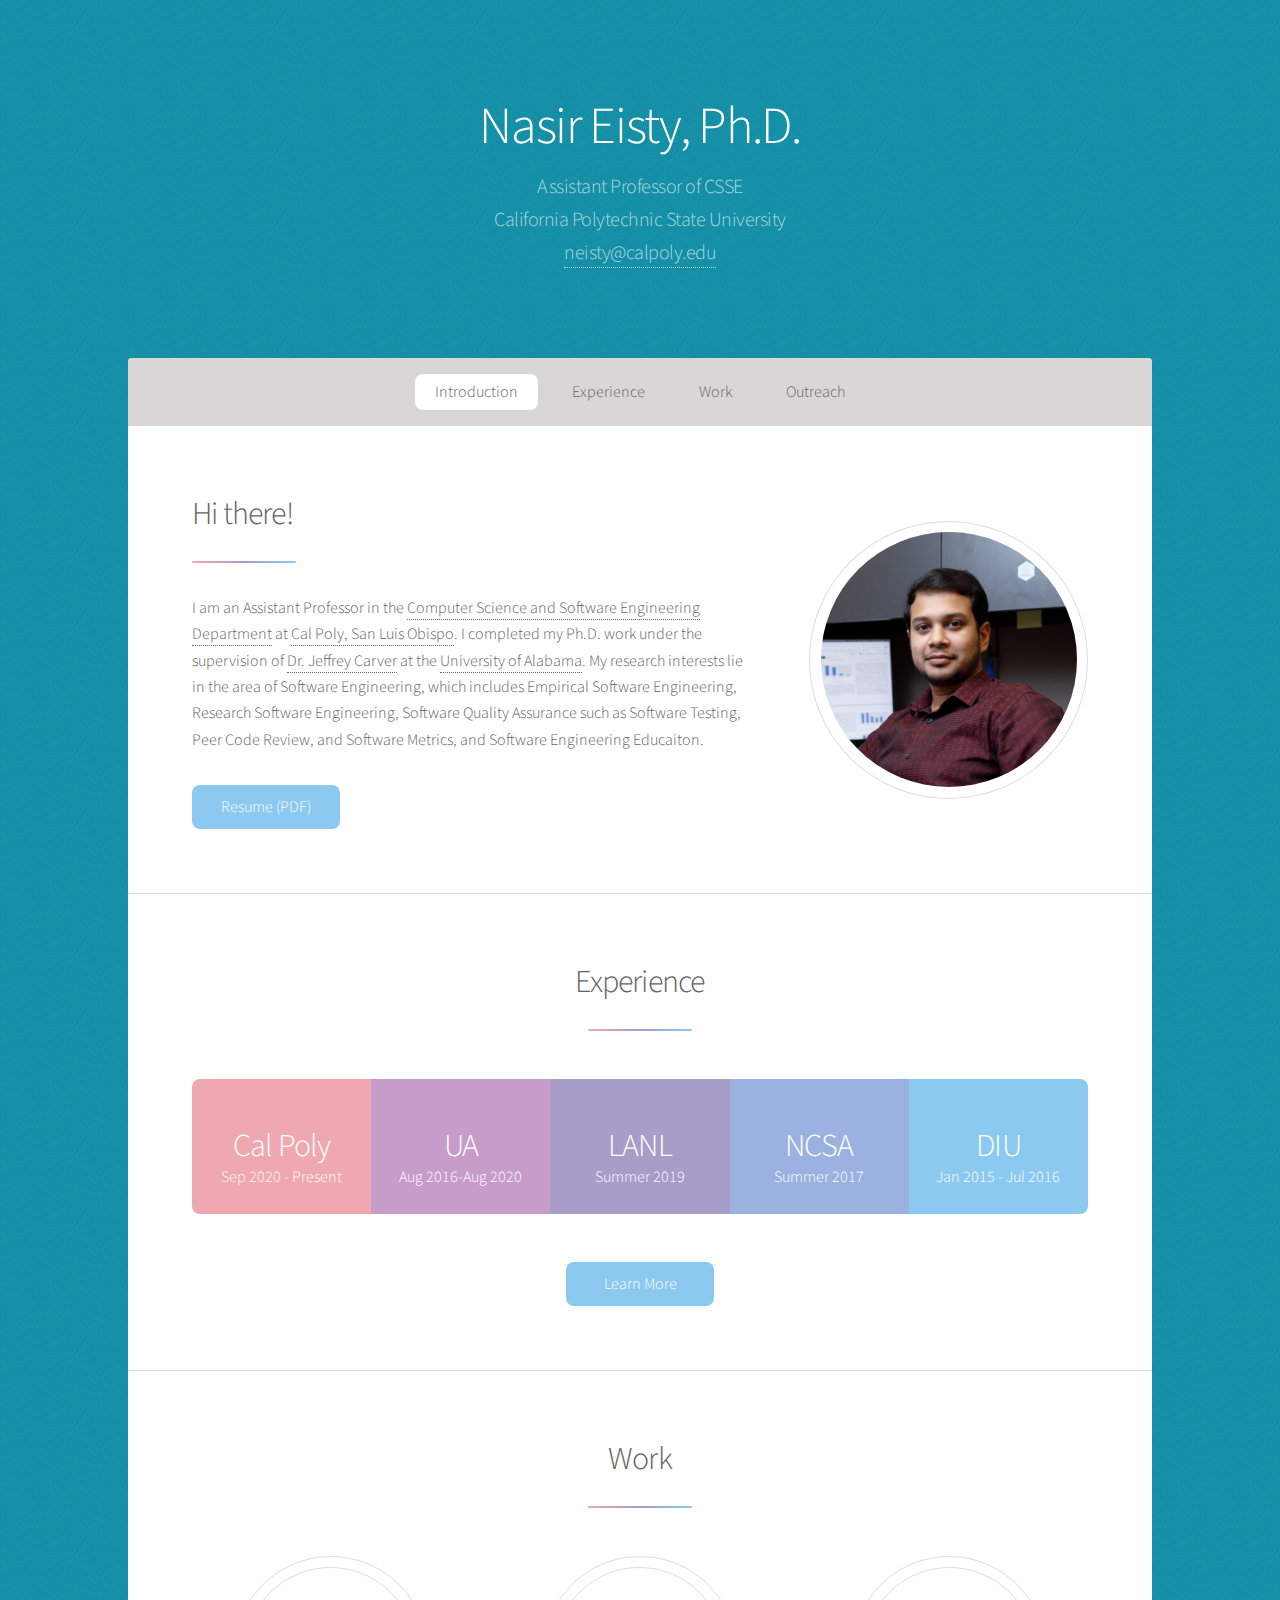
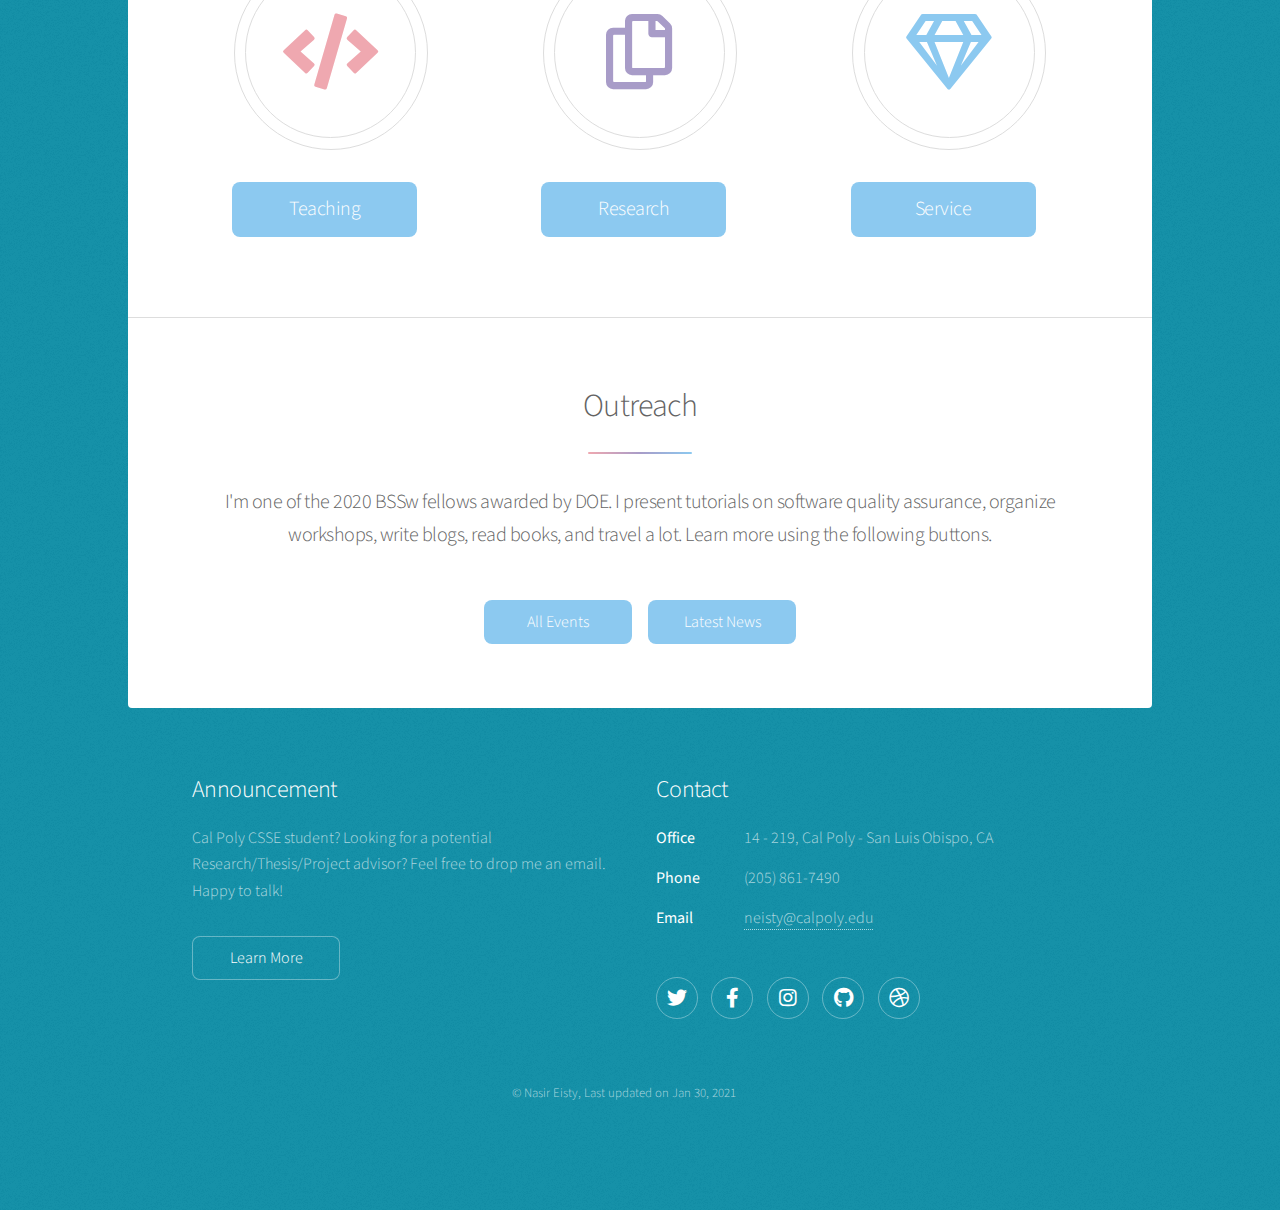
==== commit ff4c651c: "Removed blank logo from the header" ====
--- a/index.html
+++ b/index.html
@@ -19,7 +19,6 @@
 
 				<!-- Header -->
 					<header id="header" class="alt">
-						<span class="logo"><img src="images/logo.png" alt="" /></span>
 						<h1>Nasir Eisty, Ph.D.</h1>
 						<p>Assistant Professor of CSSE<br />	
 						California Polytechnic State University<br />
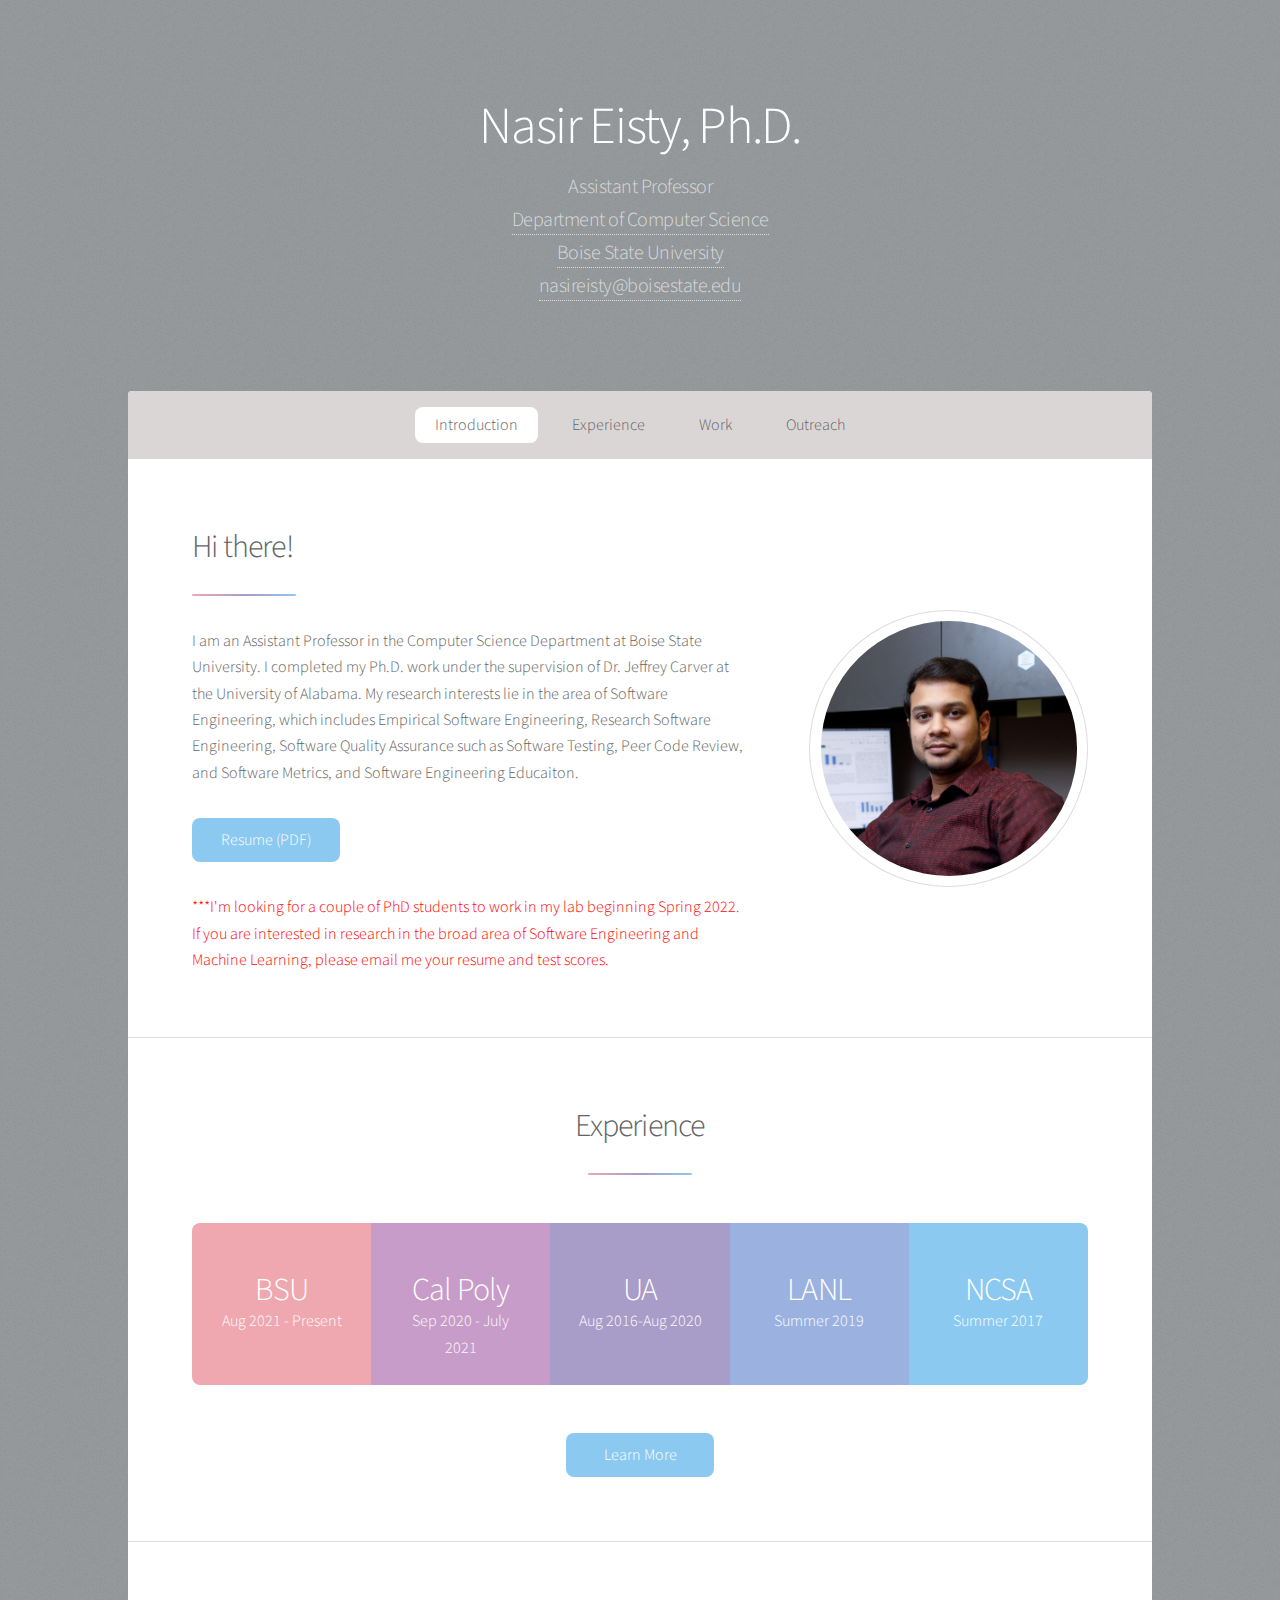
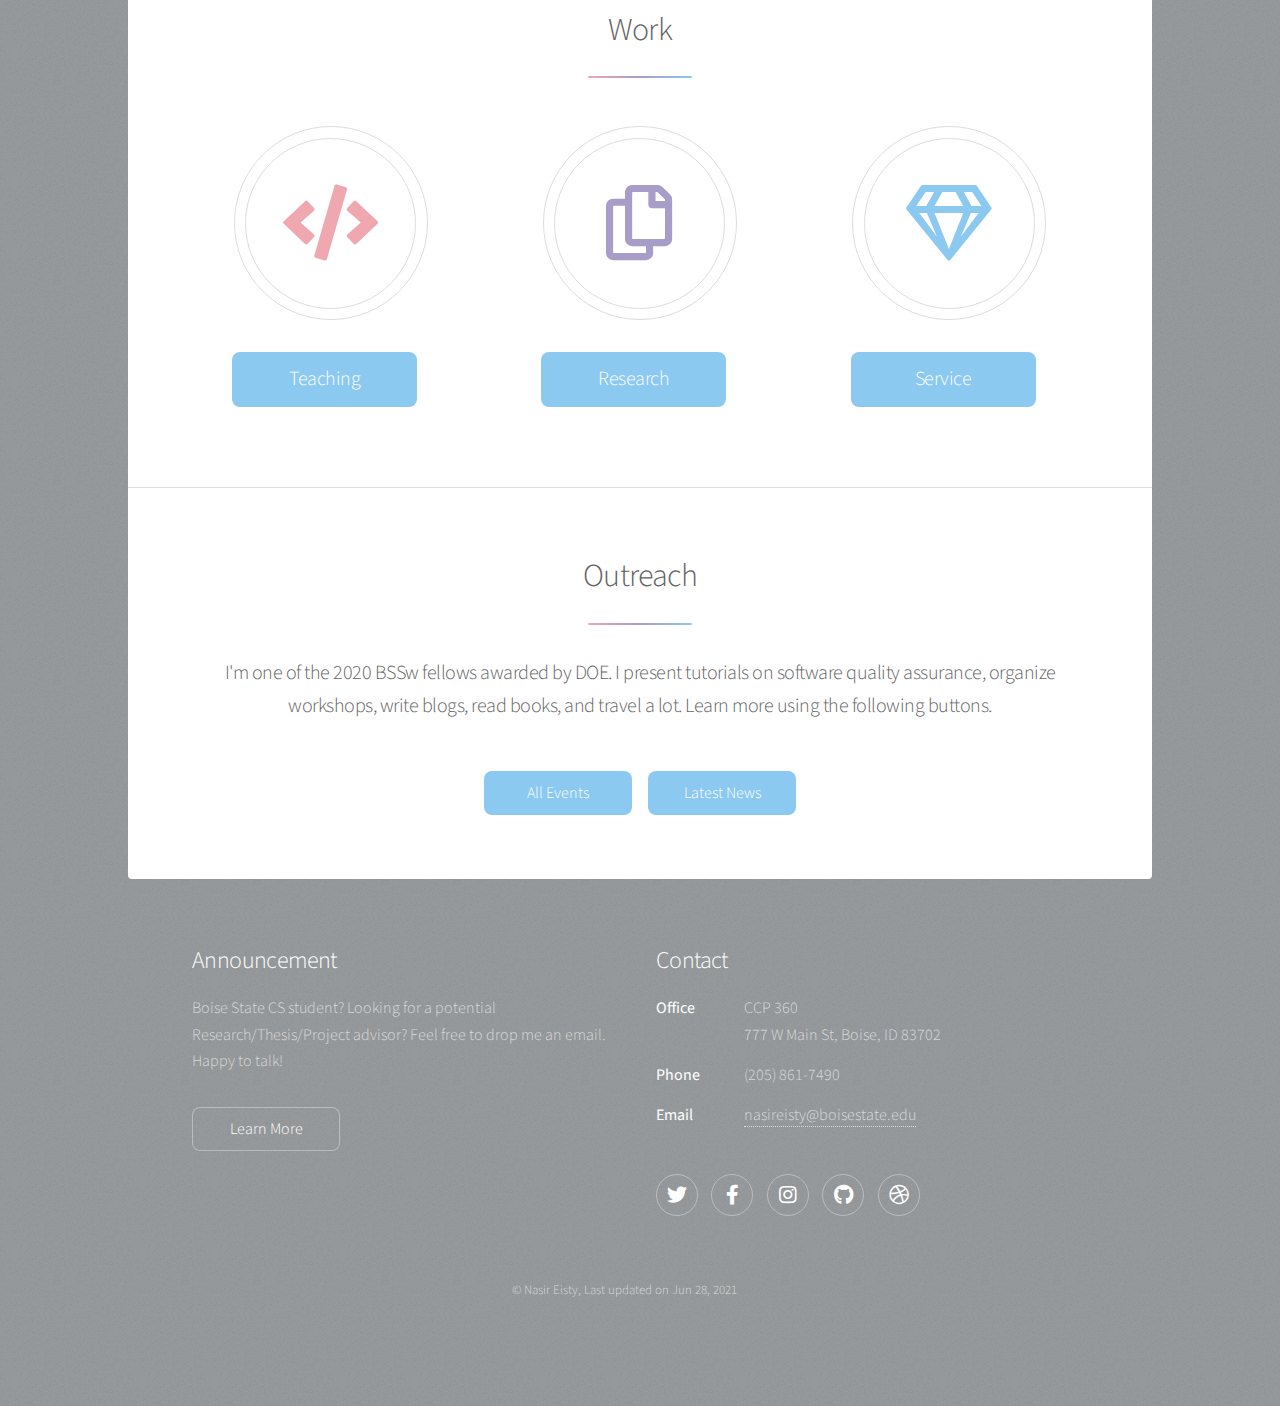
==== commit 31396871: "First commit to trasfer the website from Cal Poly to Boise State" ====
--- a/index.html
+++ b/index.html
@@ -20,9 +20,10 @@
 				<!-- Header -->
 					<header id="header" class="alt">
 						<h1>Nasir Eisty, Ph.D.</h1>
-						<p>Assistant Professor of CSSE<br />	
-						California Polytechnic State University<br />
-						<a href="mailto:neisty@calpoly.edu">neisty@calpoly.edu</a></p>
+						<p>Assistant Professor<br />
+						<a href="https://www.boisestate.edu/coen-cs/" target="_blank">Department of Computer Science</a><br/>	
+						<a href="https://www.boisestate.edu/" target="_blank">Boise State University</a><br/>
+						<a href="mailto:nasireisty@boisestate.edu">nasireisty@boisestate.edu</a></p>
 					</header>
 
 				<!-- Nav -->
@@ -46,10 +47,11 @@
 										<header class="major">
 											<h2>Hi there!</h2>
 										</header>
-										<p>I am an Assistant Professor in the <a href="https://csc.calpoly.edu/">Computer Science and Software Engineering Department</a> at <a href="https://calpoly.edu/">Cal Poly, San Luis Obispo</a>. I completed my Ph.D. work under the supervision of <a href="http://carver.cs.ua.edu/">Dr. Jeffrey Carver</a> at the <a href="https://www.ua.edu/">University of Alabama</a>. My research interests lie in the area of Software Engineering, which includes Empirical Software Engineering, Research Software Engineering, Software Quality Assurance such as Software Testing, Peer Code Review, and Software Metrics, and Software Engineering Educaiton. </p>
+										<p>I am an Assistant Professor in the Computer Science Department at Boise State University. I completed my Ph.D. work under the supervision of Dr. Jeffrey Carver at the University of Alabama. My research interests lie in the area of Software Engineering, which includes Empirical Software Engineering, Research Software Engineering, Software Quality Assurance such as Software Testing, Peer Code Review, and Software Metrics, and Software Engineering Educaiton. </p>
 										<ul class="actions">
 											<li><a href="Resume.pdf" class="button primary">Resume (PDF)</a></li>
 										</ul>
+										<p style="color:red">***I'm looking for a couple of PhD students to work in my lab beginning Spring 2022. If you are interested in research in the broad area of Software Engineering and Machine Learning, please email me your resume and test scores.</p>
 									</div>
 									<span class="image"><img src="images/pro-pic1.jpg" alt="" /></span>
 								</div>
@@ -64,24 +66,25 @@
 							<ul class="statistics">
 								<li class="style1">
 									<br>
-									<strong>Cal Poly</strong> Sep 2020 - Present
+									<strong>BSU</strong> Aug 2021 - Present
 								</li>
 								<li class="style2">
 									<br>
-									<strong>UA</strong> Aug 2016-Aug 2020
+									<strong>Cal Poly</strong> Sep 2020 - July 2021
 								</li>
 								<li class="style3">
 									<br>
-									<strong>LANL</strong> Summer 2019
+									<strong>UA</strong> Aug 2016-Aug 2020
 								</li>
 								<li class="style4">
 									<br>
-									<strong>NCSA</strong> Summer 2017
+									<strong>LANL</strong> Summer 2019
 								</li>
 								<li class="style5">
 									<br>
-									<strong>DIU</strong> Jan 2015 - Jul 2016
+									<strong>NCSA</strong> Summer 2017
 								</li>
+
 							</ul>
 							<footer class="major">
 								<ul class="actions special">
@@ -138,7 +141,7 @@
 					<footer id="footer">
 						<section>
 							<h2>Announcement</h2>
-							<p>Cal Poly CSSE student? Looking for a potential Research/Thesis/Project advisor? Feel free to drop me an email. Happy to talk! </p>
+							<p>Boise State CS student? Looking for a potential Research/Thesis/Project advisor? Feel free to drop me an email. Happy to talk! </p>
 							<ul class="actions">
 								<li><a href="announcement.html" class="button">Learn More</a></li>
 							</ul>
@@ -147,11 +150,11 @@
 							<h2>Contact</h2>
 							<dl class="alt">
 								<dt>Office</dt>
-								<dd>14 - 219, Cal Poly - San Luis Obispo, CA</dd>
+								<dd>CCP 360 <br> 777 W Main St, Boise, ID 83702</dd>
 								<dt>Phone</dt>
 								<dd>(205) 861-7490</dd>
 								<dt>Email</dt>
-								<dd><a href="mailto:neisty@calpoly.edu">neisty@calpoly.edu</a></dd>
+								<dd><a href="mailto:nasireisty@boisestate.edu">nasireisty@boisestate.edu</a></dd>
 							</dl>
 							<ul class="icons">
 								<li><a href="https://twitter.com/nasireisty" class="icon brands fa-twitter alt"><span class="label">Twitter</span></a></li>
@@ -161,7 +164,7 @@
 								<li><a href="#" class="icon brands fa-dribbble alt"><span class="label">Dribbble</span></a></li>
 							</ul>
 						</section>
-						<p class="copyright">&copy; Nasir Eisty, Last updated on Jan 30, 2021</p>
+						<p class="copyright">&copy; Nasir Eisty, Last updated on Jun 28, 2021</p>
 					</footer>
 
 			</div>
--- a/assets/css/main.css
+++ b/assets/css/main.css
@@ -99,11 +99,11 @@
 	}
 
 	body {
-		background-color: #1090a7;
-		background-image: url("images/overlay.png"), -moz-linear-gradient(45deg, #1090a7 15%, #1090a7 85%);
-		background-image: url("images/overlay.png"), -webkit-linear-gradient(45deg, #1090a7 15%, #1090a7 85%);
-		background-image: url("images/overlay.png"), -ms-linear-gradient(45deg, #1090a7 15%, #1090a7 85%);
-		background-image: url("images/overlay.png"), linear-gradient(45deg, #1090a7 15%, #1090a7 85%);
+		background-color: #959899;
+		background-image: url("images/overlay.png"), -moz-linear-gradient(45deg, #959899 15%, #959899 85%);
+		background-image: url("images/overlay.png"), -webkit-linear-gradient(45deg, #959899 15%, #959899 85%);
+		background-image: url("images/overlay.png"), -ms-linear-gradient(45deg, #959899 15%, #959899 85%);
+		background-image: url("images/overlay.png"), linear-gradient(45deg, #959899 15%, #959899 85%);
 	}
 
 		body.is-preload *, body.is-preload *:before, body.is-preload *:after {
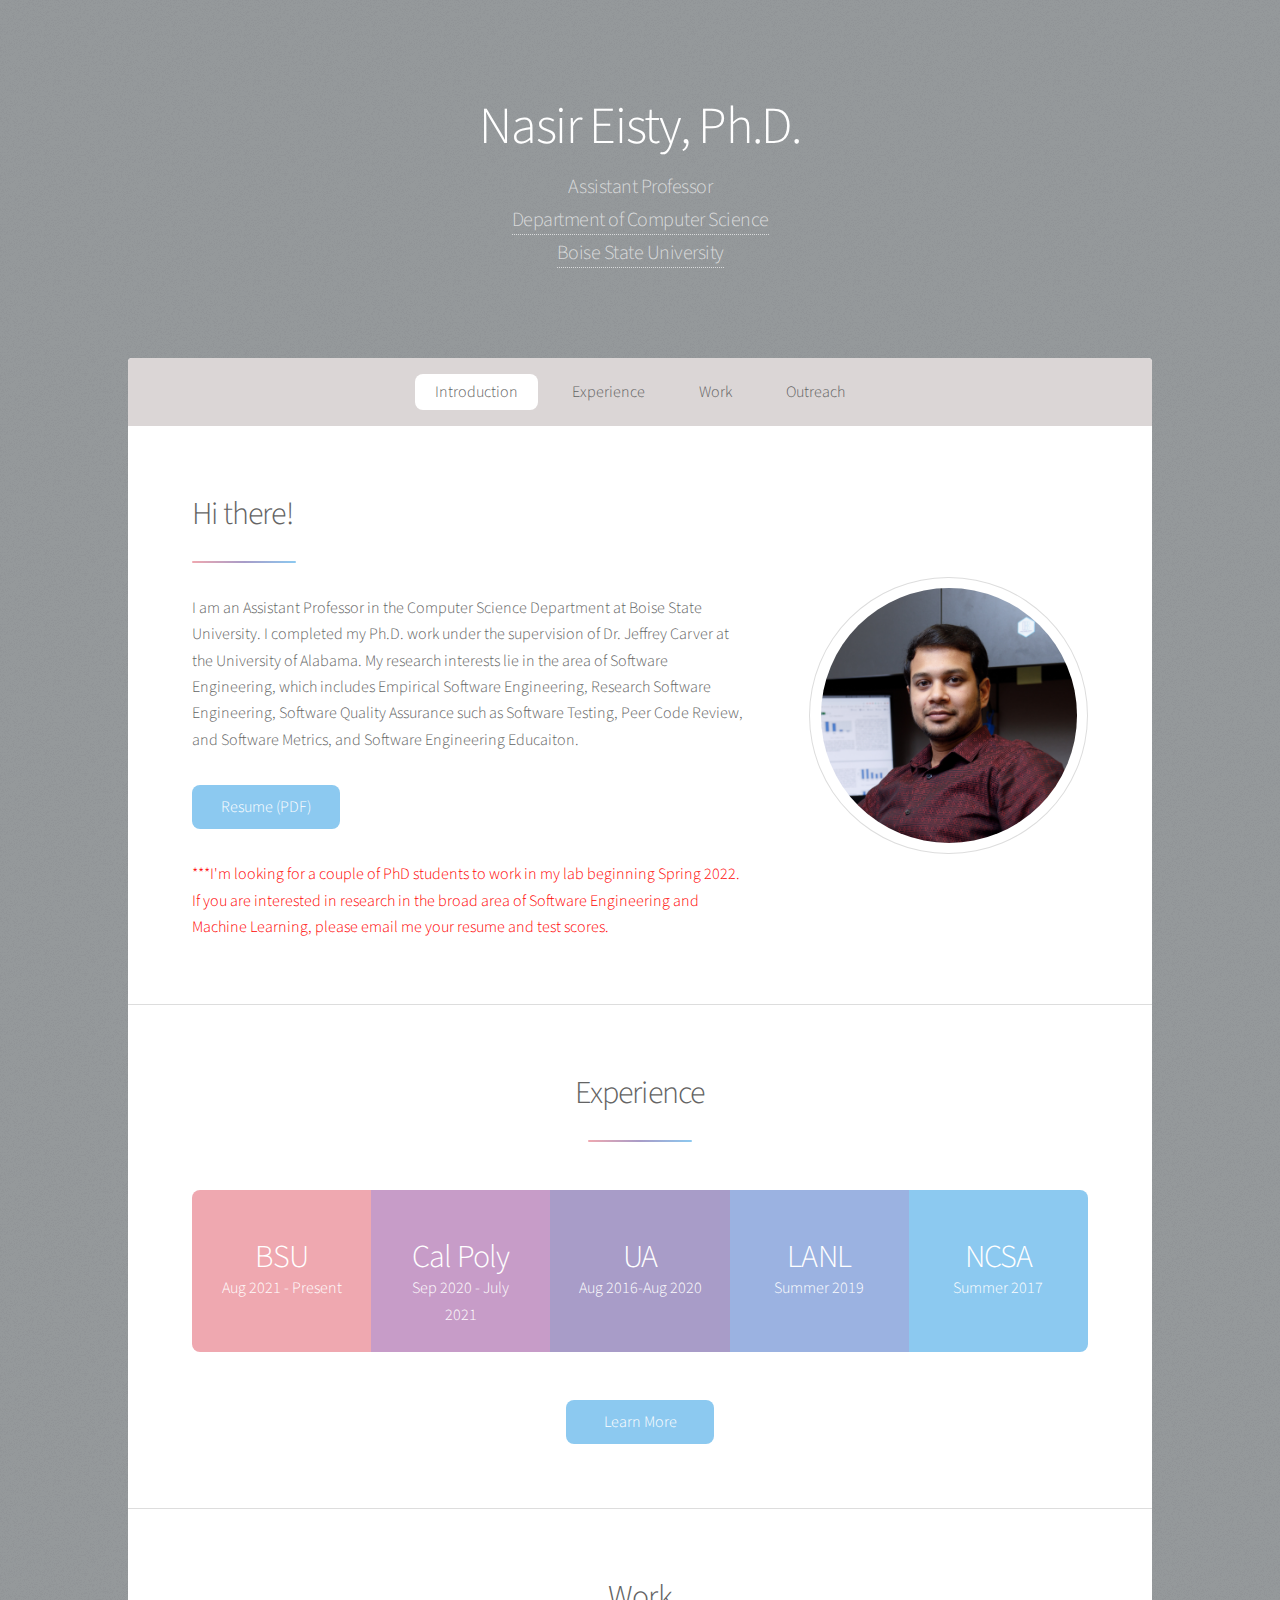
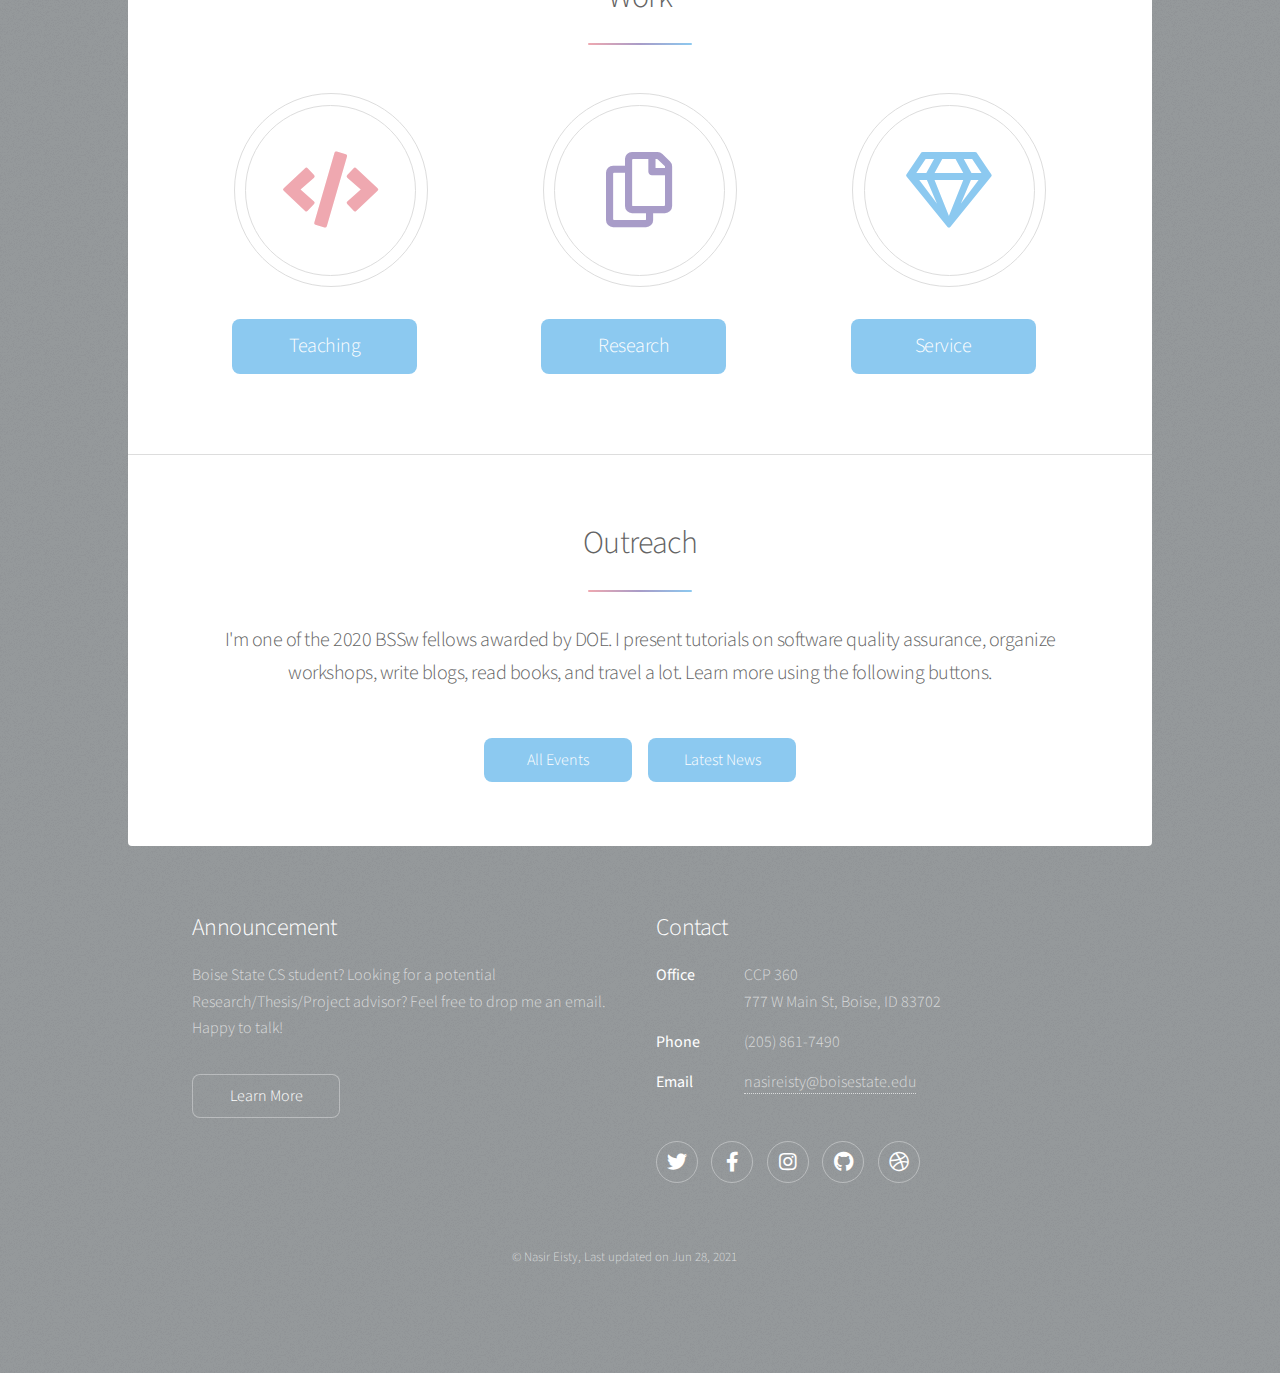
==== commit c6c58cfb: "Deleted email address from the header" ====
--- a/index.html
+++ b/index.html
@@ -23,7 +23,6 @@
 						<p>Assistant Professor<br />
 						<a href="https://www.boisestate.edu/coen-cs/" target="_blank">Department of Computer Science</a><br/>	
 						<a href="https://www.boisestate.edu/" target="_blank">Boise State University</a><br/>
-						<a href="mailto:nasireisty@boisestate.edu">nasireisty@boisestate.edu</a></p>
 					</header>
 
 				<!-- Nav -->
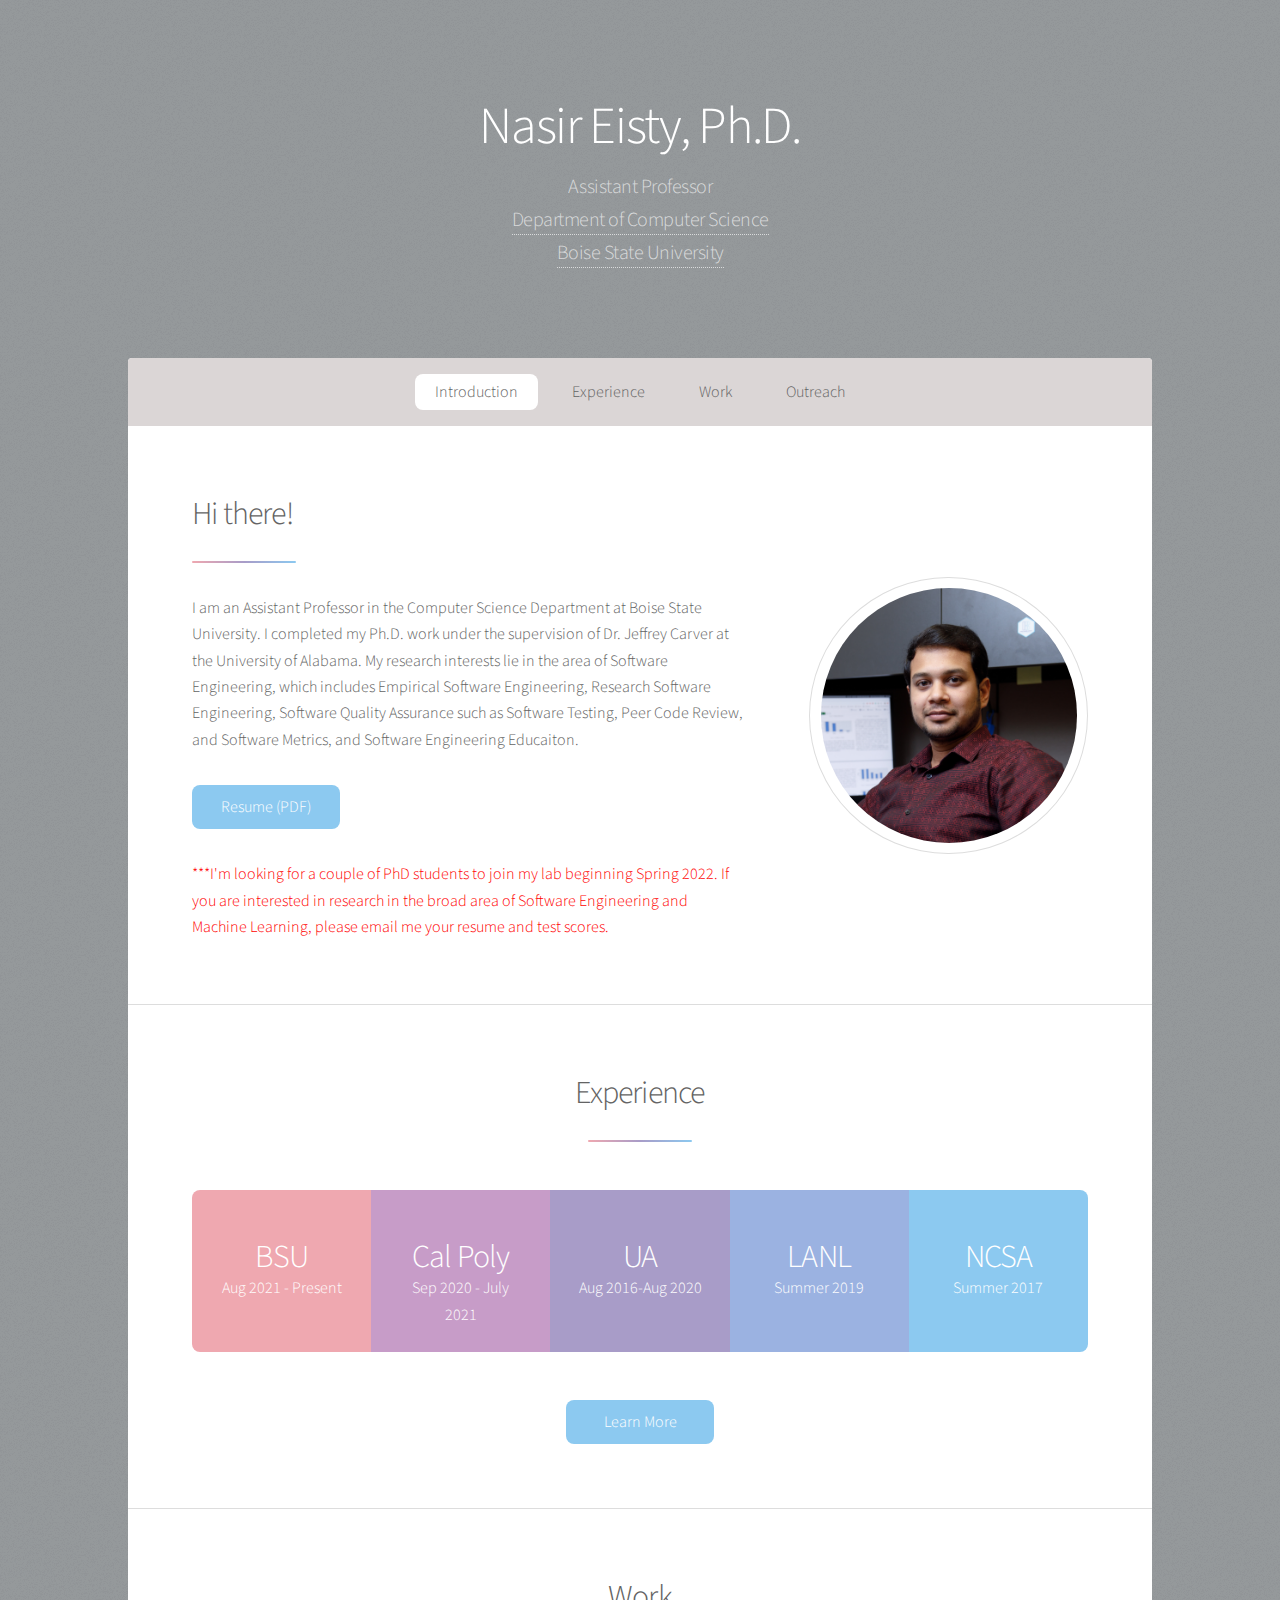
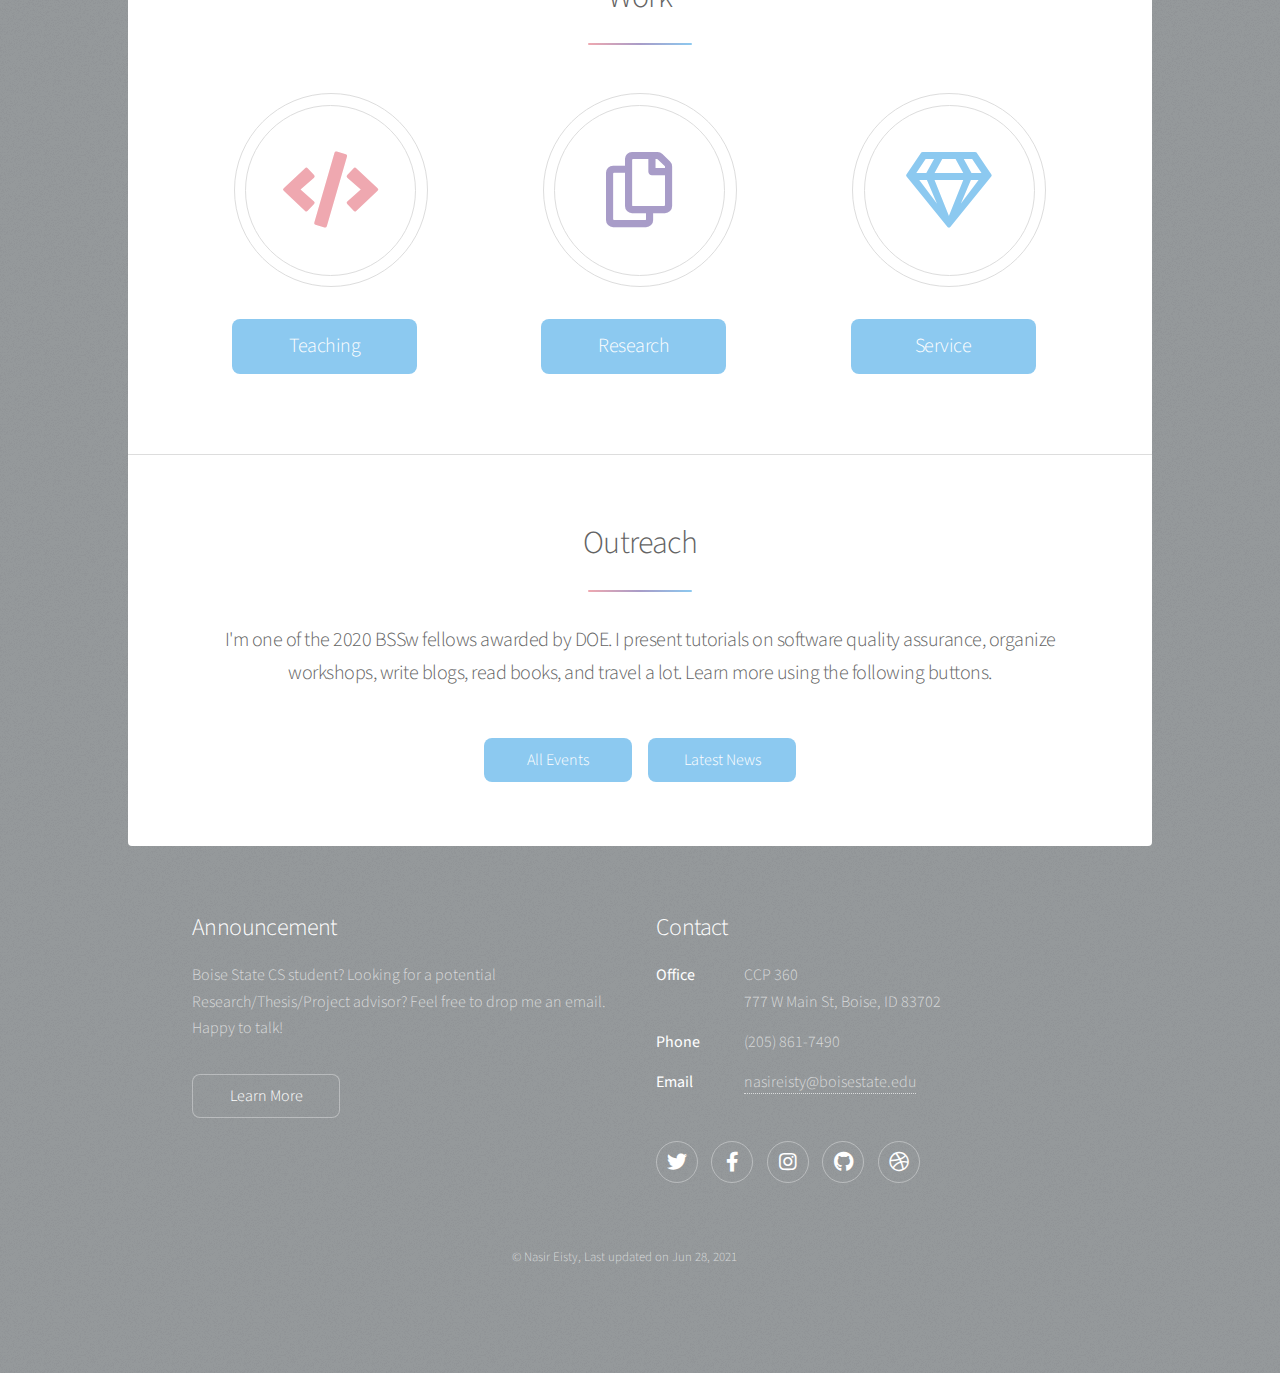
==== commit 6cf78aef: "Event page added" ====
--- a/index.html
+++ b/index.html
@@ -50,7 +50,7 @@
 										<ul class="actions">
 											<li><a href="Resume.pdf" class="button primary">Resume (PDF)</a></li>
 										</ul>
-										<p style="color:red">***I'm looking for a couple of PhD students to work in my lab beginning Spring 2022. If you are interested in research in the broad area of Software Engineering and Machine Learning, please email me your resume and test scores.</p>
+										<p style="color:red">***I'm looking for a couple of PhD students to join my lab beginning Spring 2022. If you are interested in research in the broad area of Software Engineering and Machine Learning, please email me your resume and test scores.</p>
 									</div>
 									<span class="image"><img src="images/pro-pic1.jpg" alt="" /></span>
 								</div>
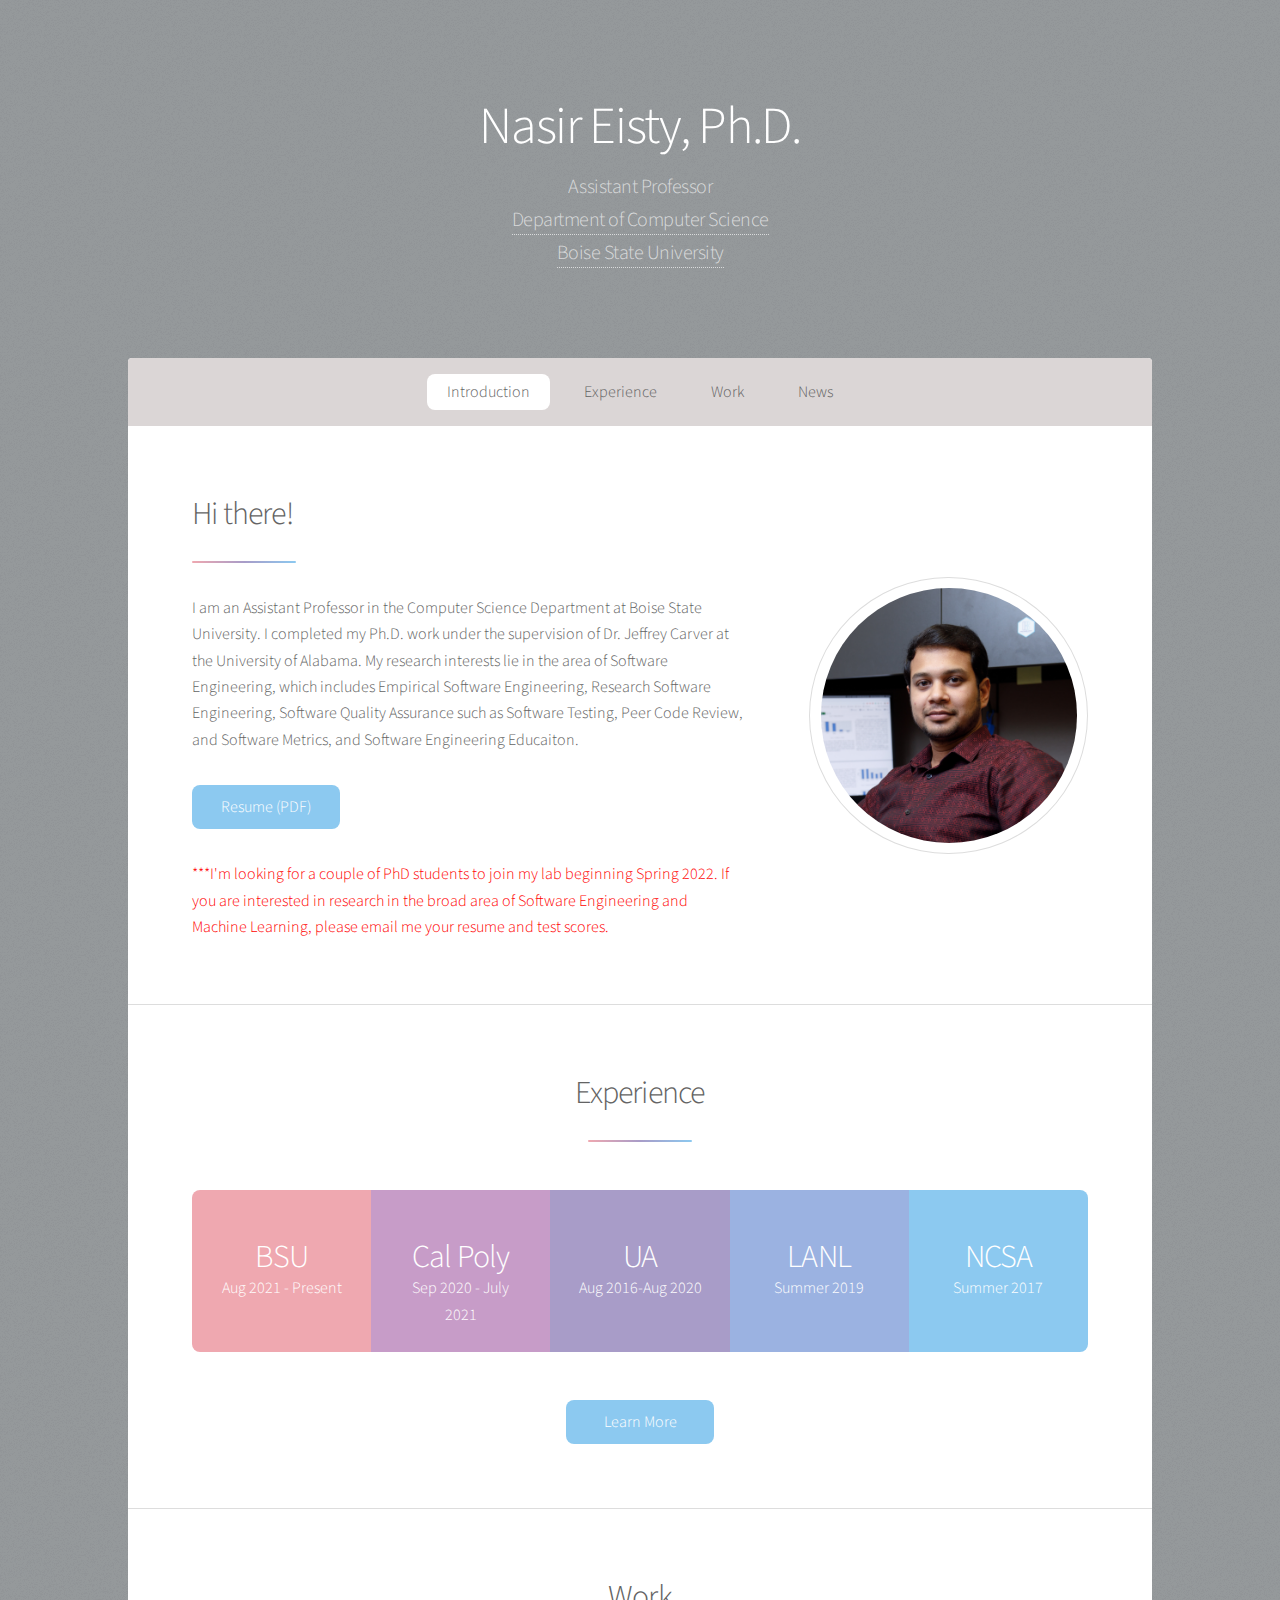
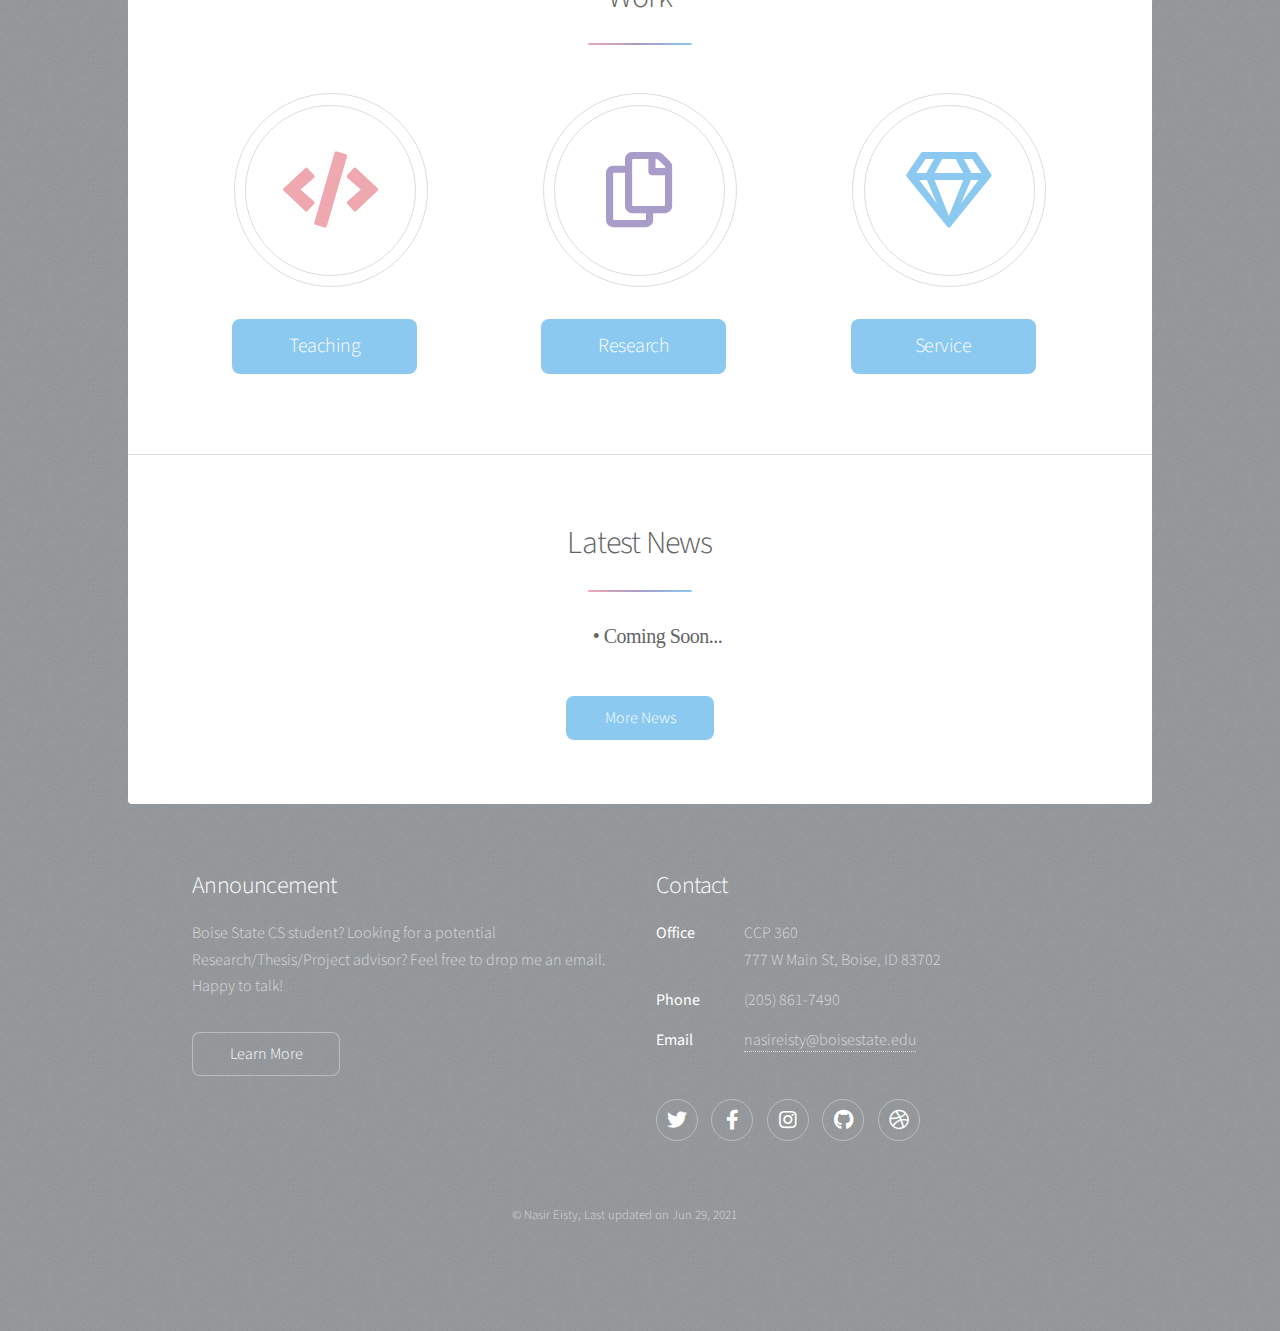
==== commit f76d0e3a: "Updaded News Section" ====
--- a/index.html
+++ b/index.html
@@ -31,7 +31,7 @@
 							<li><a href="#intro" class="active">Introduction</a></li>
 							<li><a href="#Experience">Experience</a></li>
 							<li><a href="#Work">Work</a></li>
-							<li><a href="#Outreach">Outreach</a></li>
+							<li><a href="#News">News</a></li>
 
 						</ul>
 					</nav>
@@ -48,7 +48,7 @@
 										</header>
 										<p>I am an Assistant Professor in the Computer Science Department at Boise State University. I completed my Ph.D. work under the supervision of Dr. Jeffrey Carver at the University of Alabama. My research interests lie in the area of Software Engineering, which includes Empirical Software Engineering, Research Software Engineering, Software Quality Assurance such as Software Testing, Peer Code Review, and Software Metrics, and Software Engineering Educaiton. </p>
 										<ul class="actions">
-											<li><a href="Resume.pdf" class="button primary">Resume (PDF)</a></li>
+											<li><a href="Resume.pdf" class="button primary" target="_blank">Resume (PDF)</a></li>
 										</ul>
 										<p style="color:red">***I'm looking for a couple of PhD students to join my lab beginning Spring 2022. If you are interested in research in the broad area of Software Engineering and Machine Learning, please email me your resume and test scores.</p>
 									</div>
@@ -87,7 +87,7 @@
 							</ul>
 							<footer class="major">
 								<ul class="actions special">
-									<li><a href="experience.html" class="button primary">Learn More</a></li>
+									<li><a href="experience.html" class="button primary" target="_blank">Learn More</a></li>
 								</ul>
 							</footer>
 						</section>
@@ -100,32 +100,31 @@
 								<ul class="features">
 									<li>
 										<span class="icon solid major style1 fa-code"></span>
-										<h3><li><a href="teaching.html" class="button primary">Teaching</a></li></h3>
+										<h3><li><a href="teaching.html" class="button primary" target="_blank">Teaching</a></li></h3>
 										
 									</li>
 									<li>
 										<span class="icon major style3 fa-copy"></span>
-										<h3><li><a href="research.html" class="button primary">Research</a></li></h3>
+										<h3><li><a href="research.html" class="button primary" target="_blank">Research</a></li></h3>
 										
 									</li>
 									<li>
 										<span class="icon major style5 fa-gem"></span>
-										<h3><li><a href="service.html" class="button primary">Service</a></li></h3>
+										<h3><li><a href="service.html" class="button primary" target="_blank">Service</a></li></h3>
 										
 									</li>
 								</ul>
 							</section>
 
-						<!-- Outreach Section -->
-							<section id="Outreach" class="main special">
+						<!-- News Section -->
+							<section id="News" class="main special">
 								<header class="major">
-									<h2>Outreach</h2>
-									<p>I'm one of the 2020 BSSw fellows awarded by DOE. I present tutorials on software quality assurance, organize workshops, write blogs, read books, and travel a lot. Learn more using the following buttons. </p>
+									<h2>Latest News</h2>
+									<p class="info"><span>&bull;</span> Coming Soon... </p>
 								</header>
 								<footer class="major">
 									<ul class="actions special">
-										<li><a href="events.html" class="button primary">All Events</a></li>
-										<li><a href="news.html" class="button primary">Latest News</a></li>
+										<li><a href="news.html" class="button primary" target="_blank">More News</a></li>
 
 
 									</ul>
@@ -142,7 +141,7 @@
 							<h2>Announcement</h2>
 							<p>Boise State CS student? Looking for a potential Research/Thesis/Project advisor? Feel free to drop me an email. Happy to talk! </p>
 							<ul class="actions">
-								<li><a href="announcement.html" class="button">Learn More</a></li>
+								<li><a href="announcement.html" class="button" target="_blank">Learn More</a></li>
 							</ul>
 						</section>
 						<section>
@@ -156,14 +155,14 @@
 								<dd><a href="mailto:nasireisty@boisestate.edu">nasireisty@boisestate.edu</a></dd>
 							</dl>
 							<ul class="icons">
-								<li><a href="https://twitter.com/nasireisty" class="icon brands fa-twitter alt"><span class="label">Twitter</span></a></li>
+								<li><a href="https://twitter.com/nasireisty" class="icon brands fa-twitter alt" target="_blank"><span class="label">Twitter</span></a></li>
 								<li><a href="#" class="icon brands fa-facebook-f alt"><span class="label">Facebook</span></a></li>
 								<li><a href="#" class="icon brands fa-instagram alt"><span class="label">Instagram</span></a></li>
 								<li><a href="#" class="icon brands fa-github alt"><span class="label">GitHub</span></a></li>
 								<li><a href="#" class="icon brands fa-dribbble alt"><span class="label">Dribbble</span></a></li>
 							</ul>
 						</section>
-						<p class="copyright">&copy; Nasir Eisty, Last updated on Jun 28, 2021</p>
+						<p class="copyright">&copy; Nasir Eisty, Last updated on Jun 29, 2021</p>
 					</footer>
 
 			</div>
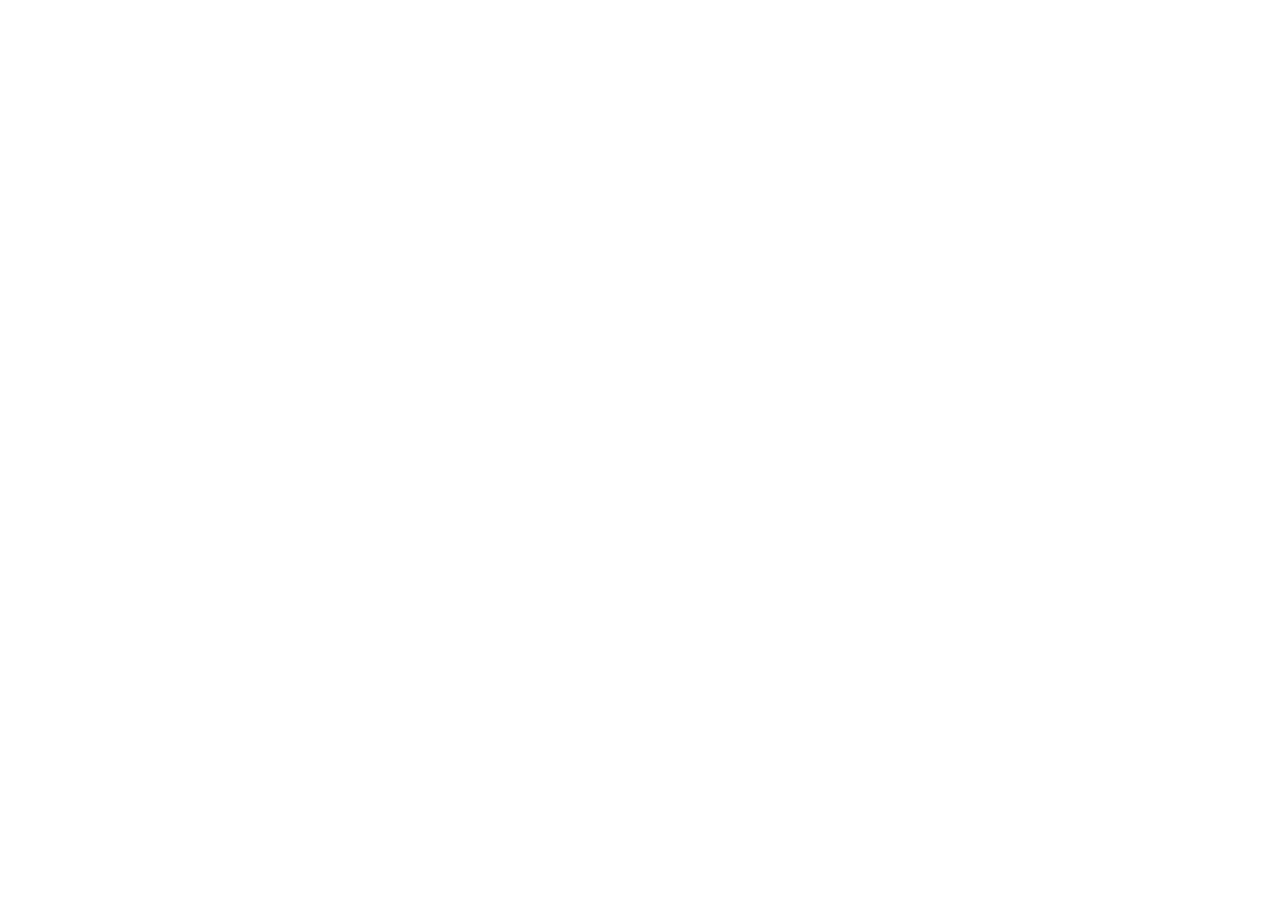
==== commit 79c5b306: "Auto transfer to nasireisty.com index file added" ====
--- a/index.html
+++ b/index.html
@@ -1,180 +1,6 @@
-<!DOCTYPE HTML>
-<!--
-	Stellar by HTML5 UP
-	html5up.net | @ajlkn
-	Free for personal and commercial use under the CCA 3.0 license (html5up.net/license)
--->
-<html>
-	<head>
-		<title>Nasir Eisty</title>
-		<meta charset="utf-8" />
-		<meta name="viewport" content="width=device-width, initial-scale=1, user-scalable=no" />
-		<link rel="stylesheet" href="assets/css/main.css" />
-		<noscript><link rel="stylesheet" href="assets/css/noscript.css" /></noscript>
-	</head>
-	<body class="is-preload">
-
-		<!-- Wrapper -->
-			<div id="wrapper">
-
-				<!-- Header -->
-					<header id="header" class="alt">
-						<h1>Nasir Eisty, Ph.D.</h1>
-						<p>Assistant Professor<br />
-						<a href="https://www.boisestate.edu/coen-cs/" target="_blank">Department of Computer Science</a><br/>	
-						<a href="https://www.boisestate.edu/" target="_blank">Boise State University</a><br/>
-					</header>
-
-				<!-- Nav -->
-					<nav id="nav">
-						<ul>
-							<li><a href="#intro" class="active">Introduction</a></li>
-							<li><a href="#Experience">Experience</a></li>
-							<li><a href="#Work">Work</a></li>
-							<li><a href="#News">News</a></li>
-
-						</ul>
-					</nav>
-
-				<!-- Main -->
-					<div id="main">
-
-						<!-- Introduction -->
-							<section id="intro" class="main">
-								<div class="spotlight">
-									<div class="content">
-										<header class="major">
-											<h2>Hi there!</h2>
-										</header>
-										<p>I am an Assistant Professor in the Computer Science Department at Boise State University. I completed my Ph.D. work under the supervision of Dr. Jeffrey Carver at the University of Alabama. My research interests lie in the area of Software Engineering, which includes Empirical Software Engineering, Research Software Engineering, Software Quality Assurance such as Software Testing, Peer Code Review, and Software Metrics, and Software Engineering Educaiton. </p>
-										<ul class="actions">
-											<li><a href="Resume.pdf" class="button primary" target="_blank">Resume (PDF)</a></li>
-										</ul>
-										<p style="color:red">***I'm looking for a couple of PhD students to join my lab beginning Spring 2022. If you are interested in research in the broad area of Software Engineering and Machine Learning, please email me your resume and test scores.</p>
-									</div>
-									<span class="image"><img src="images/pro-pic1.jpg" alt="" /></span>
-								</div>
-							</section>
-
-						<!-- Experience Section -->
-						<section id="Experience" class="main special">
-							<header class="major">
-								<h2>Experience</h2>
-
-							</header>
-							<ul class="statistics">
-								<li class="style1">
-									<br>
-									<strong>BSU</strong> Aug 2021 - Present
-								</li>
-								<li class="style2">
-									<br>
-									<strong>Cal Poly</strong> Sep 2020 - July 2021
-								</li>
-								<li class="style3">
-									<br>
-									<strong>UA</strong> Aug 2016-Aug 2020
-								</li>
-								<li class="style4">
-									<br>
-									<strong>LANL</strong> Summer 2019
-								</li>
-								<li class="style5">
-									<br>
-									<strong>NCSA</strong> Summer 2017
-								</li>
-
-							</ul>
-							<footer class="major">
-								<ul class="actions special">
-									<li><a href="experience.html" class="button primary" target="_blank">Learn More</a></li>
-								</ul>
-							</footer>
-						</section>
-
-						<!-- Work Section -->
-							<section id="Work" class="main special">
-								<header class="major">
-									<h2>Work</h2>
-								</header>
-								<ul class="features">
-									<li>
-										<span class="icon solid major style1 fa-code"></span>
-										<h3><li><a href="teaching.html" class="button primary" target="_blank">Teaching</a></li></h3>
-										
-									</li>
-									<li>
-										<span class="icon major style3 fa-copy"></span>
-										<h3><li><a href="research.html" class="button primary" target="_blank">Research</a></li></h3>
-										
-									</li>
-									<li>
-										<span class="icon major style5 fa-gem"></span>
-										<h3><li><a href="service.html" class="button primary" target="_blank">Service</a></li></h3>
-										
-									</li>
-								</ul>
-							</section>
-
-						<!-- News Section -->
-							<section id="News" class="main special">
-								<header class="major">
-									<h2>Latest News</h2>
-									<p class="info"><span>&bull;</span> Coming Soon... </p>
-								</header>
-								<footer class="major">
-									<ul class="actions special">
-										<li><a href="news.html" class="button primary" target="_blank">More News</a></li>
-
-
-									</ul>
-								</footer>
-							</section>
-
-
-
-					</div>
-
-				<!-- Footer -->
-					<footer id="footer">
-						<section>
-							<h2>Announcement</h2>
-							<p>Boise State CS student? Looking for a potential Research/Thesis/Project advisor? Feel free to drop me an email. Happy to talk! </p>
-							<ul class="actions">
-								<li><a href="announcement.html" class="button" target="_blank">Learn More</a></li>
-							</ul>
-						</section>
-						<section>
-							<h2>Contact</h2>
-							<dl class="alt">
-								<dt>Office</dt>
-								<dd>CCP 360 <br> 777 W Main St, Boise, ID 83702</dd>
-								<dt>Phone</dt>
-								<dd>(205) 861-7490</dd>
-								<dt>Email</dt>
-								<dd><a href="mailto:nasireisty@boisestate.edu">nasireisty@boisestate.edu</a></dd>
-							</dl>
-							<ul class="icons">
-								<li><a href="https://twitter.com/nasireisty" class="icon brands fa-twitter alt" target="_blank"><span class="label">Twitter</span></a></li>
-								<li><a href="#" class="icon brands fa-facebook-f alt"><span class="label">Facebook</span></a></li>
-								<li><a href="#" class="icon brands fa-instagram alt"><span class="label">Instagram</span></a></li>
-								<li><a href="#" class="icon brands fa-github alt"><span class="label">GitHub</span></a></li>
-								<li><a href="#" class="icon brands fa-dribbble alt"><span class="label">Dribbble</span></a></li>
-							</ul>
-						</section>
-						<p class="copyright">&copy; Nasir Eisty, Last updated on Jun 29, 2021</p>
-					</footer>
-
-			</div>
-
-		<!-- Scripts -->
-			<script src="assets/js/jquery.min.js"></script>
-			<script src="assets/js/jquery.scrollex.min.js"></script>
-			<script src="assets/js/jquery.scrolly.min.js"></script>
-			<script src="assets/js/browser.min.js"></script>
-			<script src="assets/js/breakpoints.min.js"></script>
-			<script src="assets/js/util.js"></script>
-			<script src="assets/js/main.js"></script>
-
-	</body>
-</html>+<head>
+    <meta http-equiv="refresh" content="0; URL=http://nasireisty.com" />
+  </head>
+  <body>
+    <p>You'll be redirected to my new homepage in 5 seconds, <a href="http://nasireisty.com">www.nasireisty.com</a>.</p>
+  </body>